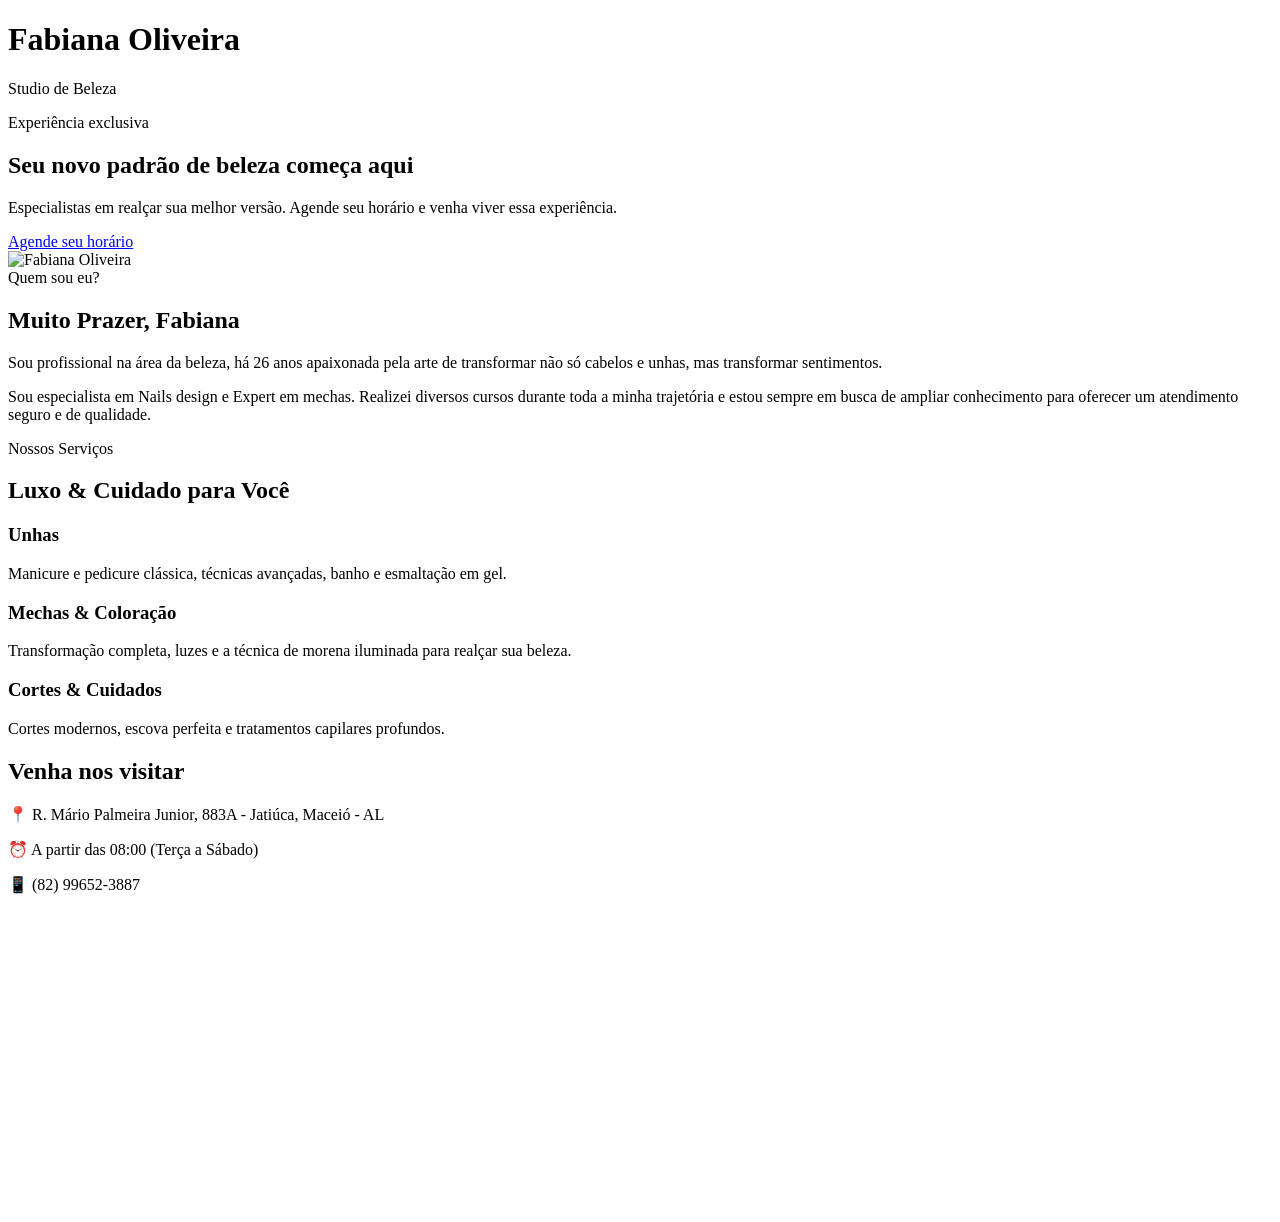
==== index.html @ 2a541a40 "Rename index - Copia.html to index.html" ====
<!DOCTYPE html>
<html lang="pt-BR">
<head>
    <meta charset="UTF-8">
    <meta name="viewport" content="width=device-width, initial-scale=1.0">
    <title>Fabiana Oliveira | Studio de Beleza</title>
    <link href="https://fonts.googleapis.com/css2?family=Cinzel:wght@400;600&family=Montserrat:wght@300;400&family=Pinyon+Script&display=swap" rel="stylesheet">
    <link rel="stylesheet" href="style.css">
</head>
<body>

    <header>
        <div class="logo">
            <h1>Fabiana Oliveira</h1>
            <p>Studio de Beleza</p>
        </div>
    </header>

    <section class="hero" style="background-image: url('fundo.png');">
        <div class="hero-overlay"></div>
        <div class="hero-conteudo">
            <span class="acento-script">Experiência exclusiva</span>
            <h2>Seu novo padrão de beleza começa aqui</h2>
            <p>Especialistas em realçar sua melhor versão. Agende seu horário e venha viver essa experiência.</p>
            <a href="https://api.whatsapp.com/send?phone=5582996523887" target="_blank" class="botao-whatsapp">
                Agende seu horário
            </a>
        </div>
    </section>

    <section class="sobre">
        <div class="sobre-container">
            <div class="sobre-imagem">
                <img src="perfil.png" alt="Fabiana Oliveira">
            </div>
            <div class="sobre-texto">
                <span class="acento-script-escuro">Quem sou eu?</span>
                <h2>Muito Prazer, Fabiana</h2>
                <p>Sou profissional na área da beleza, há 26 anos apaixonada pela arte de transformar não só cabelos e unhas, mas transformar sentimentos.</p>
                <p>Sou especialista em Nails design e Expert em mechas. Realizei diversos cursos durante toda a minha trajetória e estou sempre em busca de ampliar conhecimento para oferecer um atendimento seguro e de qualidade.</p>
            </div>
        </div>
    </section>

    <section class="servicos">
        <span class="acento-script-escuro">Nossos Serviços</span>
        <h2>Luxo & Cuidado para Você</h2>
        <div class="cards-container">
            <div class="card">
                <div class="card-img" style="background-image: url('unhas.png');"></div>
                <div class="card-texto">
                    <h3>Unhas</h3>
                    <p>Manicure e pedicure clássica, técnicas avançadas, banho e esmaltação em gel.</p>
                </div>
            </div>
            <div class="card">
                <div class="card-img" style="background-image: url('mechas.png');"></div>
                <div class="card-texto">
                    <h3>Mechas & Coloração</h3>
                    <p>Transformação completa, luzes e a técnica de morena iluminada para realçar sua beleza.</p>
                </div>
            </div>
            <div class="card">
                <div class="card-img" style="background-image: url('cortes.png');"></div>
                <div class="card-texto">
                    <h3>Cortes & Cuidados</h3>
                    <p>Cortes modernos, escova perfeita e tratamentos capilares profundos.</p>
                </div>
            </div>
        </div>
    </section>

    <footer class="contato">
        <div class="contato-info">
            <h2>Venha nos visitar</h2>
            <p>📍 R. Mário Palmeira Junior, 883A - Jatiúca, Maceió - AL</p>
            <p>⏰ A partir das 08:00 (Terça a Sábado)</p>
            <p>📱 (82) 99652-3887</p>
        </div>
        <div class="mapa">
            <iframe src="https://www.google.com/maps/embed?pb=!1m18!1m12!1m3!1d3933.287236599723!2d-35.7067866!3d-9.6568!2m3!1f0!2f0!3f0!3m2!1i1024!2i768!4f13.1!3m3!1m2!1s0x70145a55301826b%3A0xc3cf33379a0c7c80!2sR.%20M%C3%A1rio%20Palmeira%20Junior%2C%20883A%20-%20Jati%C3%BAca%2C%20Macei%C3%B3%20-%20AL%2C%2057036-655!5e0!3m2!1spt-BR!2sbr!4v1700000000000!5m2!1spt-BR!2sbr" width="100%" height="300" style="border:0;" allowfullscreen="" loading="lazy"></iframe>
        </div>
    </footer>
</body>
</html>
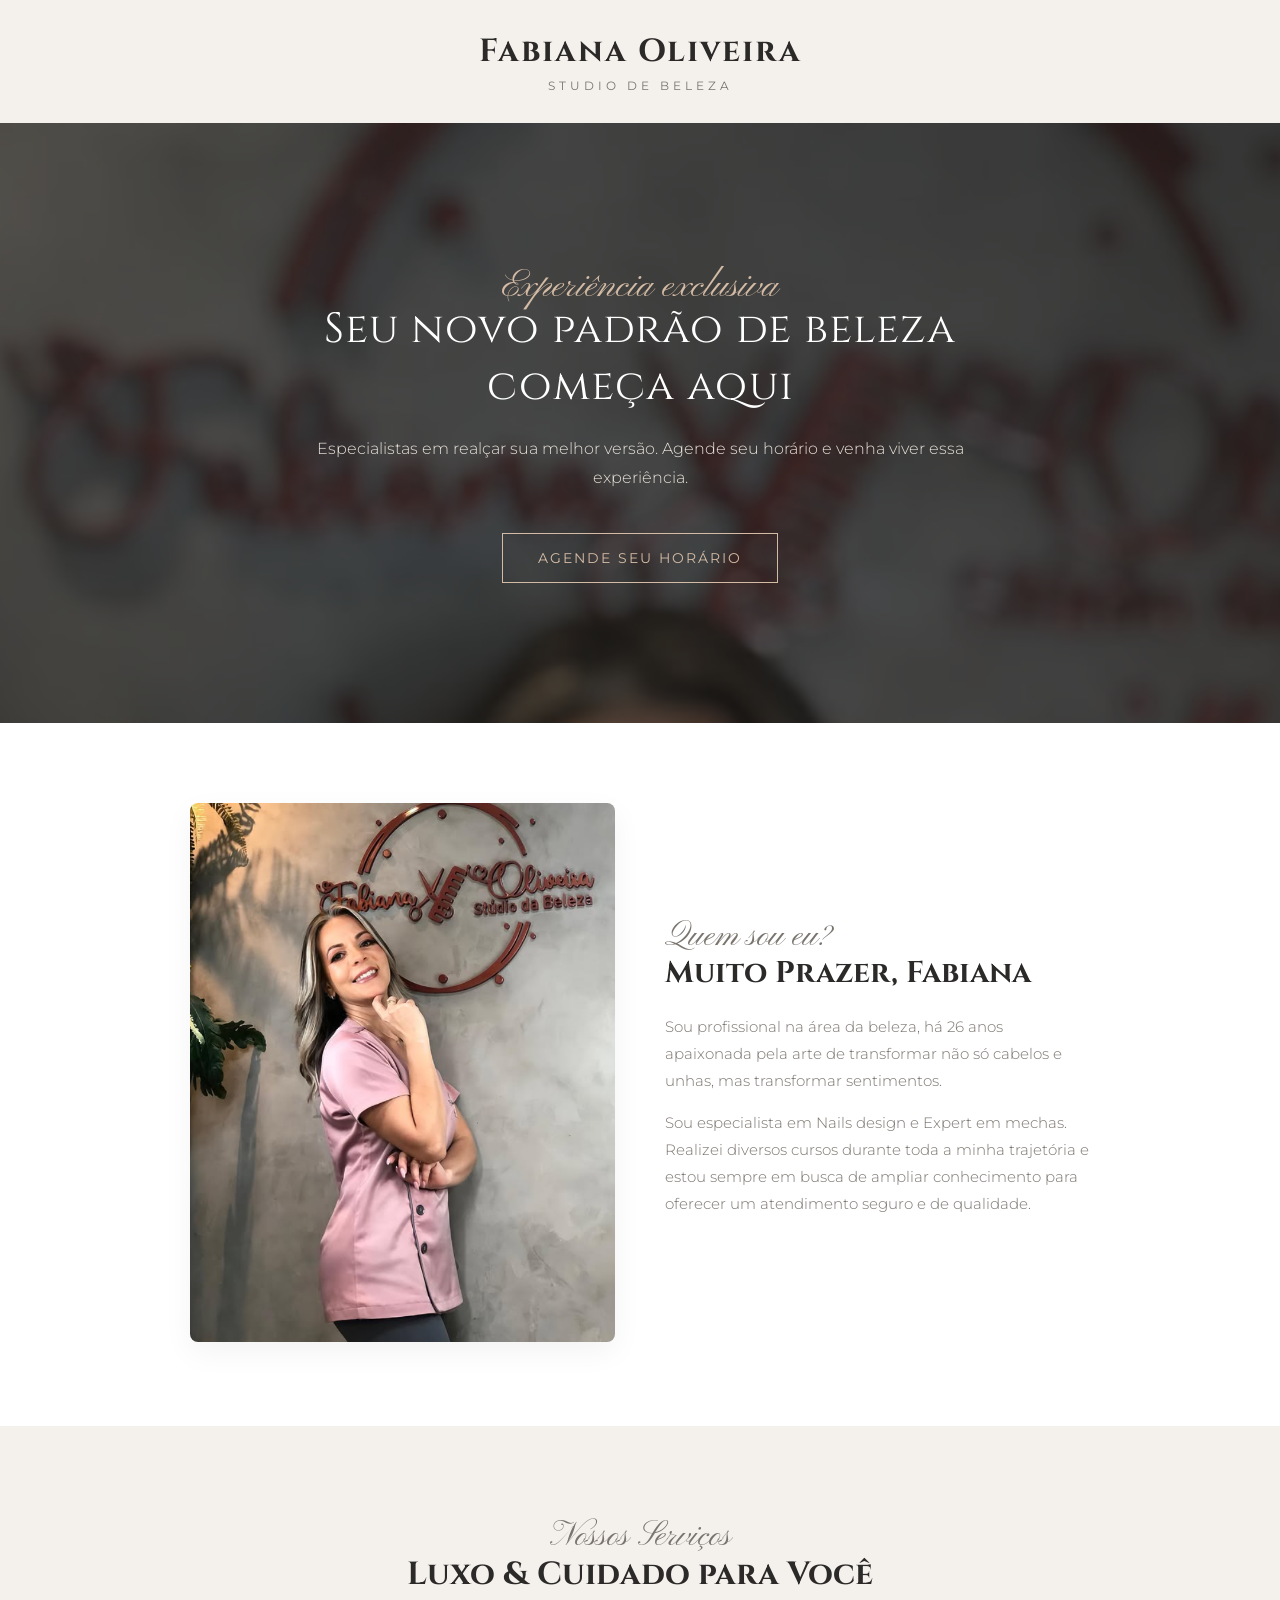
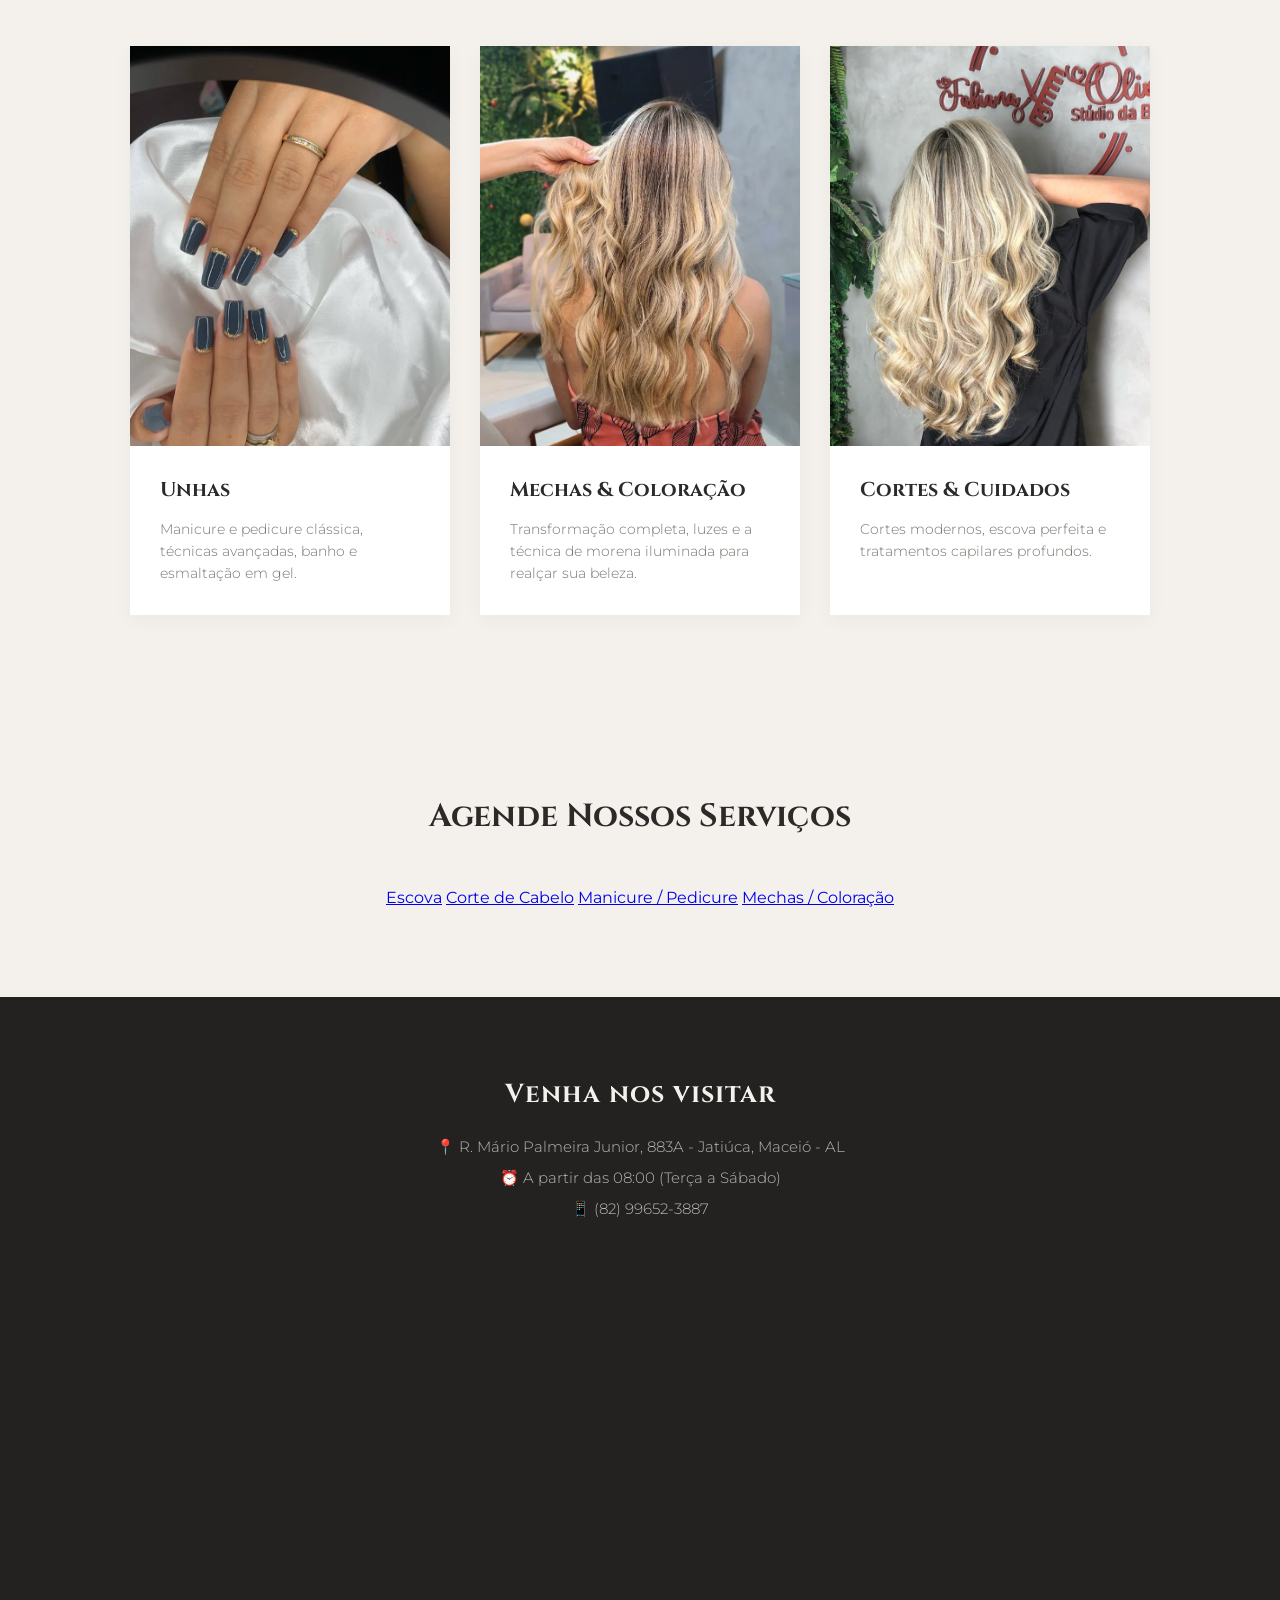
==== commit bd7932e8: "Add service scheduling section with WhatsApp links Added a new section for service scheduling with W" ====
--- a/index.html
+++ b/index.html
@@ -69,7 +69,15 @@
             </div>
         </div>
     </section>
-
+<section class="servicos" data-aos="fade-up">
+  <h2>Agende Nossos Serviços</h2>
+  <div class="botoes-servicos">
+    <a href="https://wa.me/5582996523887?text=Olá,%20gostaria%20de%20agendar%20uma%20Escova!" target="_blank" class="btn-zap">Escova</a>
+    <a href="https://wa.me/5582996523887?text=Olá,%20gostaria%20de%20agendar%20um%20Corte!" target="_blank" class="btn-zap">Corte de Cabelo</a>
+    <a href="https://wa.me/5582996523887?text=Olá,%20gostaria%20de%20agendar%20Fazer%20as%20Unhas!" target="_blank" class="btn-zap">Manicure / Pedicure</a>
+    <a href="https://wa.me/5582996523887?text=Olá,%20gostaria%20de%20agendar%20Mechas!" target="_blank" class="btn-zap">Mechas / Coloração</a>
+  </div>
+</section>
     <footer class="contato">
         <div class="contato-info">
             <h2>Venha nos visitar</h2>
--- a/style.css
+++ b/style.css
@@ -0,0 +1,233 @@
+* {
+    margin: 0;
+    padding: 0;
+    box-sizing: border-box;
+}
+
+body {
+    background-color: #F4F1ED; 
+    color: #2C2A29;
+    font-family: 'Montserrat', sans-serif; 
+}
+
+header {
+    background-color: #F4F1ED;
+    padding: 30px 20px;
+    text-align: center;
+}
+
+.logo h1 {
+    font-family: 'Cinzel', serif; 
+    color: #2C2A29;
+    font-size: 32px;
+    letter-spacing: 2px;
+}
+
+.logo p {
+    font-size: 12px;
+    text-transform: uppercase;
+    letter-spacing: 4px;
+    margin-top: 5px;
+    color: #7A746E;
+}
+
+/* Hero Section */
+.hero {
+    position: relative;
+    background-size: cover;
+    background-position: center top;
+    padding: 140px 20px;
+    text-align: center;
+    color: #FFFFFF;
+}
+
+.hero-overlay {
+    position: absolute;
+    top: 0; left: 0; right: 0; bottom: 0;
+    background-color: rgba(25, 24, 23, 0.70); 
+    z-index: 1;
+}
+
+.hero-conteudo {
+    position: relative;
+    z-index: 2;
+    max-width: 700px;
+    margin: 0 auto;
+}
+
+.acento-script {
+    font-family: 'Pinyon Script', cursive;
+    font-size: 38px;
+    color: #D4BBA5; 
+    display: block;
+    margin-bottom: -10px;
+}
+
+.hero h2 {
+    font-family: 'Cinzel', serif;
+    font-size: 42px;
+    font-weight: 400;
+    margin-bottom: 20px;
+    letter-spacing: 1px;
+}
+
+.hero p {
+    font-size: 16px;
+    font-weight: 300;
+    line-height: 1.8;
+    margin-bottom: 40px;
+    color: #E8E1D9;
+}
+
+.botao-whatsapp {
+    background-color: transparent;
+    color: #D4BBA5;
+    border: 1px solid #D4BBA5;
+    text-decoration: none;
+    padding: 15px 35px;
+    font-size: 14px;
+    letter-spacing: 2px;
+    text-transform: uppercase;
+    display: inline-block;
+    transition: 0.4s;
+}
+
+.botao-whatsapp:hover {
+    background-color: #D4BBA5;
+    color: #2C2A29;
+}
+
+/* Seção Sobre Mim */
+.sobre {
+    background-color: #FFFFFF;
+    padding: 80px 20px;
+}
+
+.sobre-container {
+    max-width: 900px;
+    margin: 0 auto;
+    display: flex;
+    align-items: center;
+    gap: 50px;
+    flex-wrap: wrap;
+}
+
+.sobre-imagem {
+    flex: 1;
+    min-width: 300px;
+}
+
+.sobre-imagem img {
+    width: 100%;
+    border-radius: 8px;
+    box-shadow: 0px 10px 30px rgba(0,0,0,0.05);
+}
+
+.sobre-texto {
+    flex: 1;
+    min-width: 300px;
+}
+
+.sobre-texto h2 {
+    font-family: 'Cinzel', serif;
+    font-size: 30px;
+    margin-bottom: 20px;
+    color: #2C2A29;
+}
+
+.sobre-texto p {
+    font-size: 15px;
+    color: #7A746E;
+    line-height: 1.8;
+    margin-bottom: 15px;
+    font-weight: 300;
+}
+
+/* Seção de Serviços */
+.servicos {
+    padding: 90px 20px;
+    text-align: center;
+}
+
+.acento-script-escuro {
+    font-family: 'Pinyon Script', cursive;
+    font-size: 34px;
+    color: #7A746E;
+    display: block;
+    margin-bottom: -5px;
+}
+
+.servicos h2 {
+    font-family: 'Cinzel', serif;
+    font-size: 32px;
+    color: #2C2A29;
+    margin-bottom: 50px;
+}
+
+.cards-container {
+    display: flex;
+    justify-content: center;
+    gap: 30px;
+    flex-wrap: wrap;
+    max-width: 1100px;
+    margin: 0 auto;
+}
+
+.card {
+    background-color: #FFFFFF;
+    width: 320px;
+    text-align: left;
+    box-shadow: 0px 5px 20px rgba(0,0,0,0.04);
+}
+
+.card-img {
+    height: 400px; 
+    background-size: cover;
+    background-position: center;
+}
+
+.card-texto {
+    padding: 30px;
+}
+
+.card h3 {
+    font-family: 'Cinzel', serif;
+    font-size: 20px;
+    margin-bottom: 15px;
+    color: #2C2A29;
+}
+
+.card p {
+    font-size: 14px;
+    color: #7A746E;
+    line-height: 1.6;
+    font-weight: 300;
+}
+
+/* Rodapé */
+.contato {
+    background-color: #232221;
+    color: #F4F1ED;
+    padding: 80px 20px 40px;
+    text-align: center;
+}
+
+.contato h2 {
+    font-family: 'Cinzel', serif;
+    margin-bottom: 25px;
+    font-size: 26px;
+    letter-spacing: 1px;
+}
+
+.contato-info p {
+    font-size: 15px;
+    font-weight: 300;
+    margin-bottom: 12px;
+    color: #BDB7B2;
+}
+
+.mapa {
+    max-width: 800px;
+    margin: 40px auto 0;
+    filter: grayscale(80%) contrast(1.2); 
+}
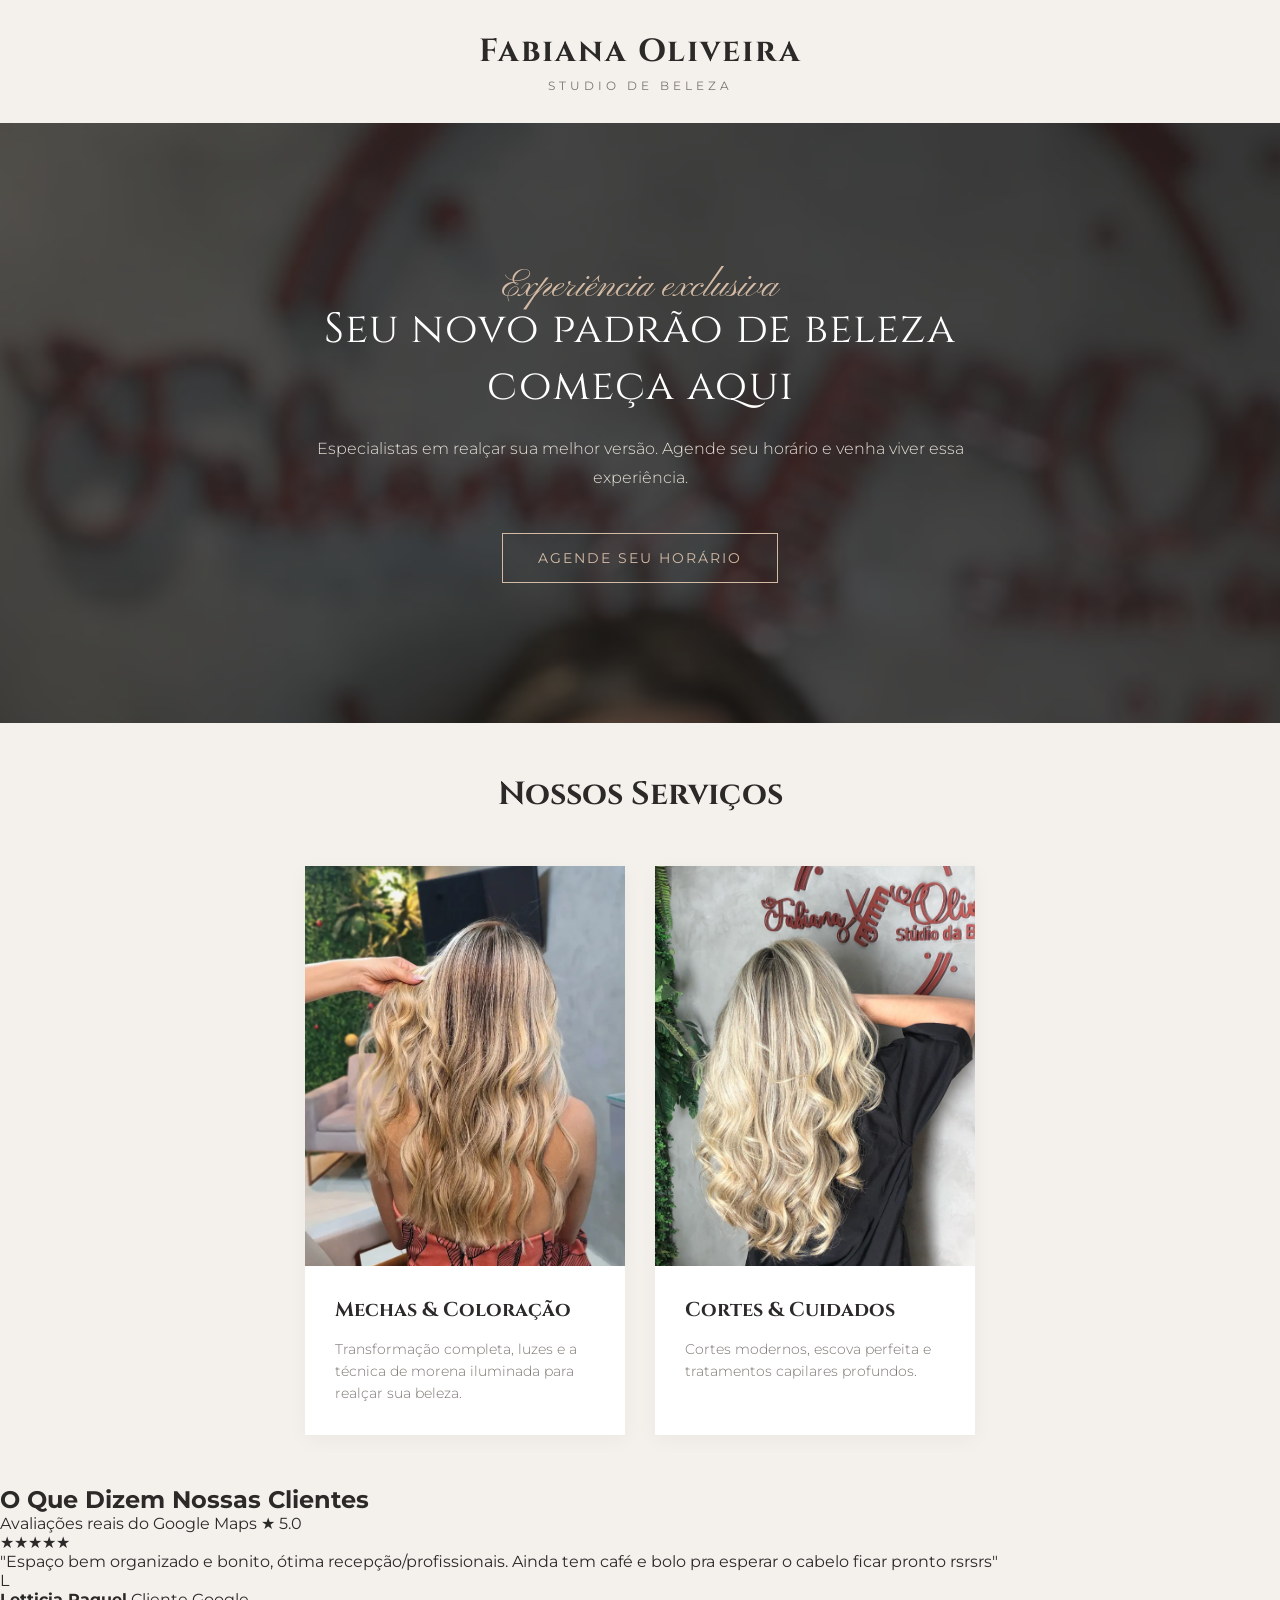
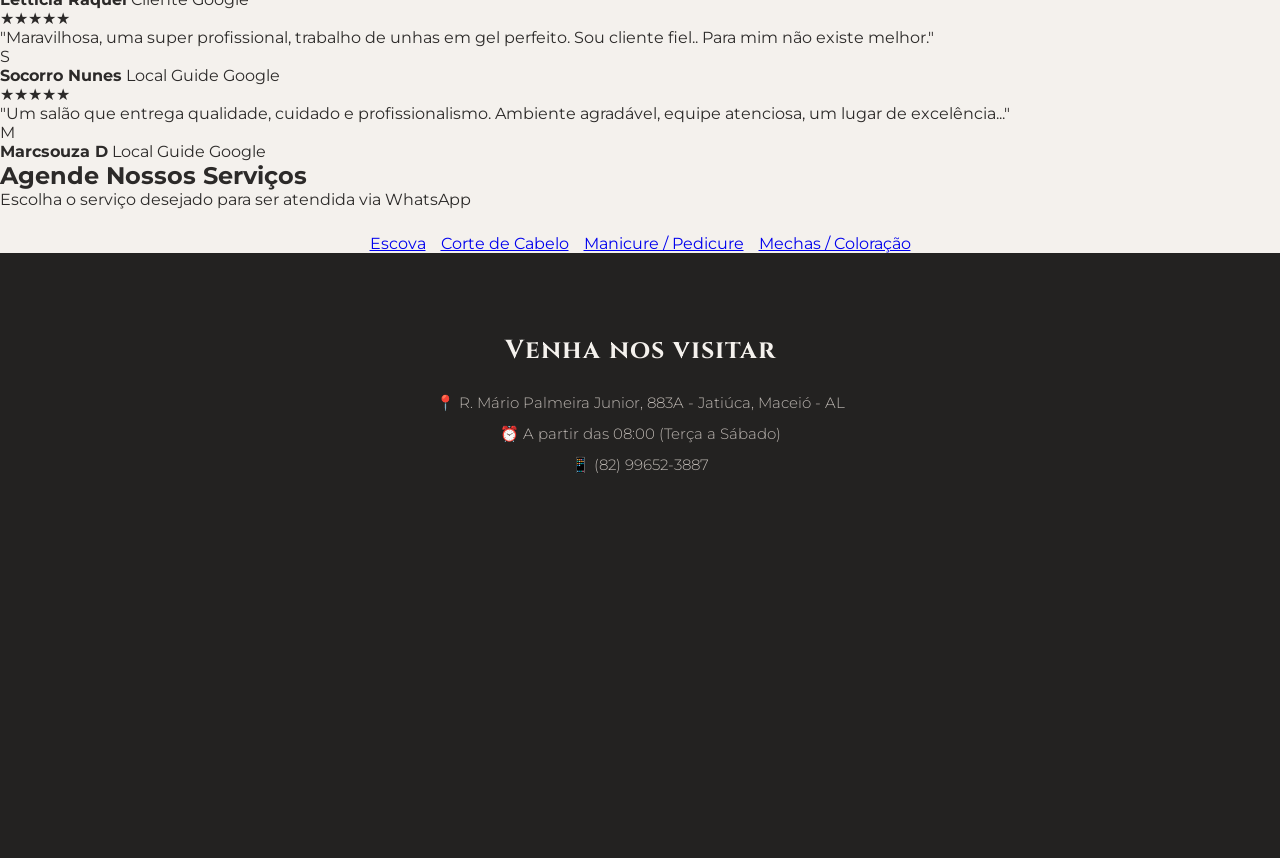
==== commit 90d4e97a: "Update index.html" ====
--- a/index.html
+++ b/index.html
@@ -1,93 +1,126 @@
 <!DOCTYPE html>
 <html lang="pt-BR">
 <head>
-    <meta charset="UTF-8">
-    <meta name="viewport" content="width=device-width, initial-scale=1.0">
-    <title>Fabiana Oliveira | Studio de Beleza</title>
-    <link href="https://fonts.googleapis.com/css2?family=Cinzel:wght@400;600&family=Montserrat:wght@300;400&family=Pinyon+Script&display=swap" rel="stylesheet">
-    <link rel="stylesheet" href="style.css">
+  <meta charset="UTF-8">
+  <meta name="viewport" content="width=device-width, initial-scale=1.0">
+  <title>Fabiana Oliveira | Estúdio de Beleza</title>
+  <link href="https://fonts.googleapis.com/css2?family=Cinzel:wght@400;600&family=Montserrat:wght@300;400;500;600&family=Pinyon+Script&display=swap" rel="stylesheet">
+  <link href="https://unpkg.com/aos@2.3.1/dist/aos.css" rel="stylesheet">
+  <link rel="stylesheet" href="style.css">
 </head>
 <body>
 
-    <header>
-        <div class="logo">
-            <h1>Fabiana Oliveira</h1>
-            <p>Studio de Beleza</p>
+  <header data-aos="fade-down">
+    <div class="logo">
+      <h1>Fabiana Oliveira</h1>
+      <p>Studio de Beleza</p>
+    </div>
+  </header>
+
+  <section class="hero" style="background-image: url('fundo.png');" data-aos="fade-in">
+    <div class="hero-overlay"></div>
+    <div class="hero-conteudo" data-aos="fade-up" data-aos-delay="200">
+      <span class="acento-script">Experiência exclusiva</span>
+      <h2>Seu novo padrão de beleza começa aqui</h2>
+      <p>Especialistas em realçar sua melhor versão. Agende seu horário e venha viver essa experiência.</p>
+      <a href="#agendamento" class="botao-whatsapp">Agende seu horário</a>
+    </div>
+  </section>
+
+  <section class="servicos">
+    <h2 data-aos="fade-up">Nossos Serviços</h2>
+    <div class="cards-container">
+      <div class="card" data-aos="fade-up" data-aos-delay="100">
+        <div class="card-img" style="background-image: url('mechas.png');"></div>
+        <div class="card-texto">
+          <h3>Mechas & Coloração</h3>
+          <p>Transformação completa, luzes e a técnica de morena iluminada para realçar sua beleza.</p>
         </div>
-    </header>
+      </div>
+      <div class="card" data-aos="fade-up" data-aos-delay="200">
+        <div class="card-img" style="background-image: url('cortes.png');"></div>
+        <div class="card-texto">
+          <h3>Cortes & Cuidados</h3>
+          <p>Cortes modernos, escova perfeita e tratamentos capilares profundos.</p>
+        </div>
+      </div>
+    </div>
+  </section>
 
-    <section class="hero" style="background-image: url('fundo.png');">
-        <div class="hero-overlay"></div>
-        <div class="hero-conteudo">
-            <span class="acento-script">Experiência exclusiva</span>
-            <h2>Seu novo padrão de beleza começa aqui</h2>
-            <p>Especialistas em realçar sua melhor versão. Agende seu horário e venha viver essa experiência.</p>
-            <a href="https://api.whatsapp.com/send?phone=5582996523887" target="_blank" class="botao-whatsapp">
-                Agende seu horário
-            </a>
+  <section class="avaliacoes" data-aos="fade-up">
+    <h2>O Que Dizem Nossas Clientes</h2>
+    <p class="subtitulo-avaliacoes">Avaliações reais do Google Maps ★ 5.0</p>
+
+    <div class="avaliacoes-grid">
+      <div class="avaliacao-card" data-aos="fade-up" data-aos-delay="100">
+        <div class="estrelas">★★★★★</div>
+        <p class="texto-depoimento">"Espaço bem organizado e bonito, ótima recepção/profissionais. Ainda tem café e bolo pra esperar o cabelo ficar pronto rsrsrs"</p>
+        <div class="autor">
+          <div class="avatar-inicial">L</div>
+          <div>
+            <strong>Letticia Raquel</strong>
+            <span>Cliente Google</span>
+          </div>
         </div>
-    </section>
+      </div>
 
-    <section class="sobre">
-        <div class="sobre-container">
-            <div class="sobre-imagem">
-                <img src="perfil.png" alt="Fabiana Oliveira">
-            </div>
-            <div class="sobre-texto">
-                <span class="acento-script-escuro">Quem sou eu?</span>
-                <h2>Muito Prazer, Fabiana</h2>
-                <p>Sou profissional na área da beleza, há 26 anos apaixonada pela arte de transformar não só cabelos e unhas, mas transformar sentimentos.</p>
-                <p>Sou especialista em Nails design e Expert em mechas. Realizei diversos cursos durante toda a minha trajetória e estou sempre em busca de ampliar conhecimento para oferecer um atendimento seguro e de qualidade.</p>
-            </div>
+      <div class="avaliacao-card" data-aos="fade-up" data-aos-delay="200">
+        <div class="estrelas">★★★★★</div>
+        <p class="texto-depoimento">"Maravilhosa, uma super profissional, trabalho de unhas em gel perfeito. Sou cliente fiel.. Para mim não existe melhor."</p>
+        <div class="autor">
+          <div class="avatar-inicial">S</div>
+          <div>
+            <strong>Socorro Nunes</strong>
+            <span>Local Guide Google</span>
+          </div>
         </div>
-    </section>
+      </div>
 
-    <section class="servicos">
-        <span class="acento-script-escuro">Nossos Serviços</span>
-        <h2>Luxo & Cuidado para Você</h2>
-        <div class="cards-container">
-            <div class="card">
-                <div class="card-img" style="background-image: url('unhas.png');"></div>
-                <div class="card-texto">
-                    <h3>Unhas</h3>
-                    <p>Manicure e pedicure clássica, técnicas avançadas, banho e esmaltação em gel.</p>
-                </div>
-            </div>
-            <div class="card">
-                <div class="card-img" style="background-image: url('mechas.png');"></div>
-                <div class="card-texto">
-                    <h3>Mechas & Coloração</h3>
-                    <p>Transformação completa, luzes e a técnica de morena iluminada para realçar sua beleza.</p>
-                </div>
-            </div>
-            <div class="card">
-                <div class="card-img" style="background-image: url('cortes.png');"></div>
-                <div class="card-texto">
-                    <h3>Cortes & Cuidados</h3>
-                    <p>Cortes modernos, escova perfeita e tratamentos capilares profundos.</p>
-                </div>
-            </div>
+      <div class="avaliacao-card" data-aos="fade-up" data-aos-delay="300">
+        <div class="estrelas">★★★★★</div>
+        <p class="texto-depoimento">"Um salão que entrega qualidade, cuidado e profissionalismo. Ambiente agradável, equipe atenciosa, um lugar de excelência..."</p>
+        <div class="autor">
+          <div class="avatar-inicial">M</div>
+          <div>
+            <strong>Marcsouza D</strong>
+            <span>Local Guide Google</span>
+          </div>
         </div>
-    </section>
-<section class="servicos" data-aos="fade-up">
-  <h2>Agende Nossos Serviços</h2>
-  <div class="botoes-servicos">
-    <a href="https://wa.me/5582996523887?text=Olá,%20gostaria%20de%20agendar%20uma%20Escova!" target="_blank" class="btn-zap">Escova</a>
-    <a href="https://wa.me/5582996523887?text=Olá,%20gostaria%20de%20agendar%20um%20Corte!" target="_blank" class="btn-zap">Corte de Cabelo</a>
-    <a href="https://wa.me/5582996523887?text=Olá,%20gostaria%20de%20agendar%20Fazer%20as%20Unhas!" target="_blank" class="btn-zap">Manicure / Pedicure</a>
-    <a href="https://wa.me/5582996523887?text=Olá,%20gostaria%20de%20agendar%20Mechas!" target="_blank" class="btn-zap">Mechas / Coloração</a>
-  </div>
-</section>
-    <footer class="contato">
-        <div class="contato-info">
-            <h2>Venha nos visitar</h2>
-            <p>📍 R. Mário Palmeira Junior, 883A - Jatiúca, Maceió - AL</p>
-            <p>⏰ A partir das 08:00 (Terça a Sábado)</p>
-            <p>📱 (82) 99652-3887</p>
-        </div>
-        <div class="mapa">
-            <iframe src="https://www.google.com/maps/embed?pb=!1m18!1m12!1m3!1d3933.287236599723!2d-35.7067866!3d-9.6568!2m3!1f0!2f0!3f0!3m2!1i1024!2i768!4f13.1!3m3!1m2!1s0x70145a55301826b%3A0xc3cf33379a0c7c80!2sR.%20M%C3%A1rio%20Palmeira%20Junior%2C%20883A%20-%20Jati%C3%BAca%2C%20Macei%C3%B3%20-%20AL%2C%2057036-655!5e0!3m2!1spt-BR!2sbr!4v1700000000000!5m2!1spt-BR!2sbr" width="100%" height="300" style="border:0;" allowfullscreen="" loading="lazy"></iframe>
-        </div>
-    </footer>
+      </div>
+    </div>
+  </section>
+
+  <section class="agendamento" id="agendamento" data-aos="fade-up">
+    <h2>Agende Nossos Serviços</h2>
+    <p class="subtitulo-agendamento">Escolha o serviço desejado para ser atendida via WhatsApp</p>
+    
+    <div class="botoes-servicos">
+      <a href="https://wa.me/5582996523887?text=Olá,%20gostaria%20de%20agendar%20uma%20Escova!" target="_blank" class="btn-luxo">Escova</a>
+      <a href="https://wa.me/5582996523887?text=Olá,%20gostaria%20de%20agendar%20um%20Corte!" target="_blank" class="btn-luxo">Corte de Cabelo</a>
+      <a href="https://wa.me/5582996523887?text=Olá,%20gostaria%20de%20agendar%20Fazer%20as%20Unhas!" target="_blank" class="btn-luxo">Manicure / Pedicure</a>
+      <a href="https://wa.me/5582996523887?text=Olá,%20gostaria%20de%20agendar%20Mechas!" target="_blank" class="btn-luxo">Mechas / Coloração</a>
+    </div>
+  </section>
+
+  <footer class="contato">
+    <div class="contato-info" data-aos="fade-up">
+      <h2>Venha nos visitar</h2>
+      <p>📍 R. Mário Palmeira Junior, 883A - Jatiúca, Maceió - AL</p>
+      <p>⏰ A partir das 08:00 (Terça a Sábado)</p>
+      <p>📱 (82) 99652-3887</p>
+    </div>
+    <div class="mapa" data-aos="fade-up">
+      <iframe src="https://www.google.com/maps/embed?pb=!1m18!1m12!1m3!1d3933.287236599723!2d-35.7067866!3d-9.6568!2m3!1f0!2f0!3f0!3m2!1i1024!2i768!4f13.1!3m3!1m2!1s0x701459a9e3d81b1%3A0x86bb72522e86a0!2sR.%20M%C3%A1rio%20Palmeira%20Junior%2C%20883A%20-%20Jati%C3%BAca%2C%20Macei%C3%B3%20-%20AL!5e0!3m2!1spt-BR!2sbr!4v1600000000000!5m2!1spt-BR!2sbr" width="100%" height="300" style="border:0;" allowfullscreen="" loading="lazy"></iframe>
+    </div>
+  </footer>
+
+  <script src="https://unpkg.com/aos@2.3.1/dist/aos.js"></script>
+  <script>
+    AOS.init({
+      duration: 1200,
+      once: true,
+      easing: 'ease-out-cubic'
+    });
+  </script>
 </body>
 </html>
--- a/style.css
+++ b/style.css
@@ -231,3 +231,20 @@
     margin: 40px auto 0;
     filter: grayscale(80%) contrast(1.2); 
 }
+.servicos { text-align: center; padding: 50px 20px; }
+.botoes-servicos { display: flex; flex-wrap: wrap; gap: 15px; justify-content: center; margin-top: 25px; }
+.btn-zap { 
+  background-color: #25D366; 
+  color: white; 
+  padding: 15px 30px; 
+  text-decoration: none; 
+  border-radius: 30px; 
+  font-family: 'Montserrat', sans-serif;
+  font-weight: bold; 
+  transition: all 0.3s ease; 
+}
+.btn-zap:hover { 
+  background-color: #128C7E; 
+  transform: translateY(-5px); 
+  box-shadow: 0 5px 15px rgba(0,0,0,0.2);
+}
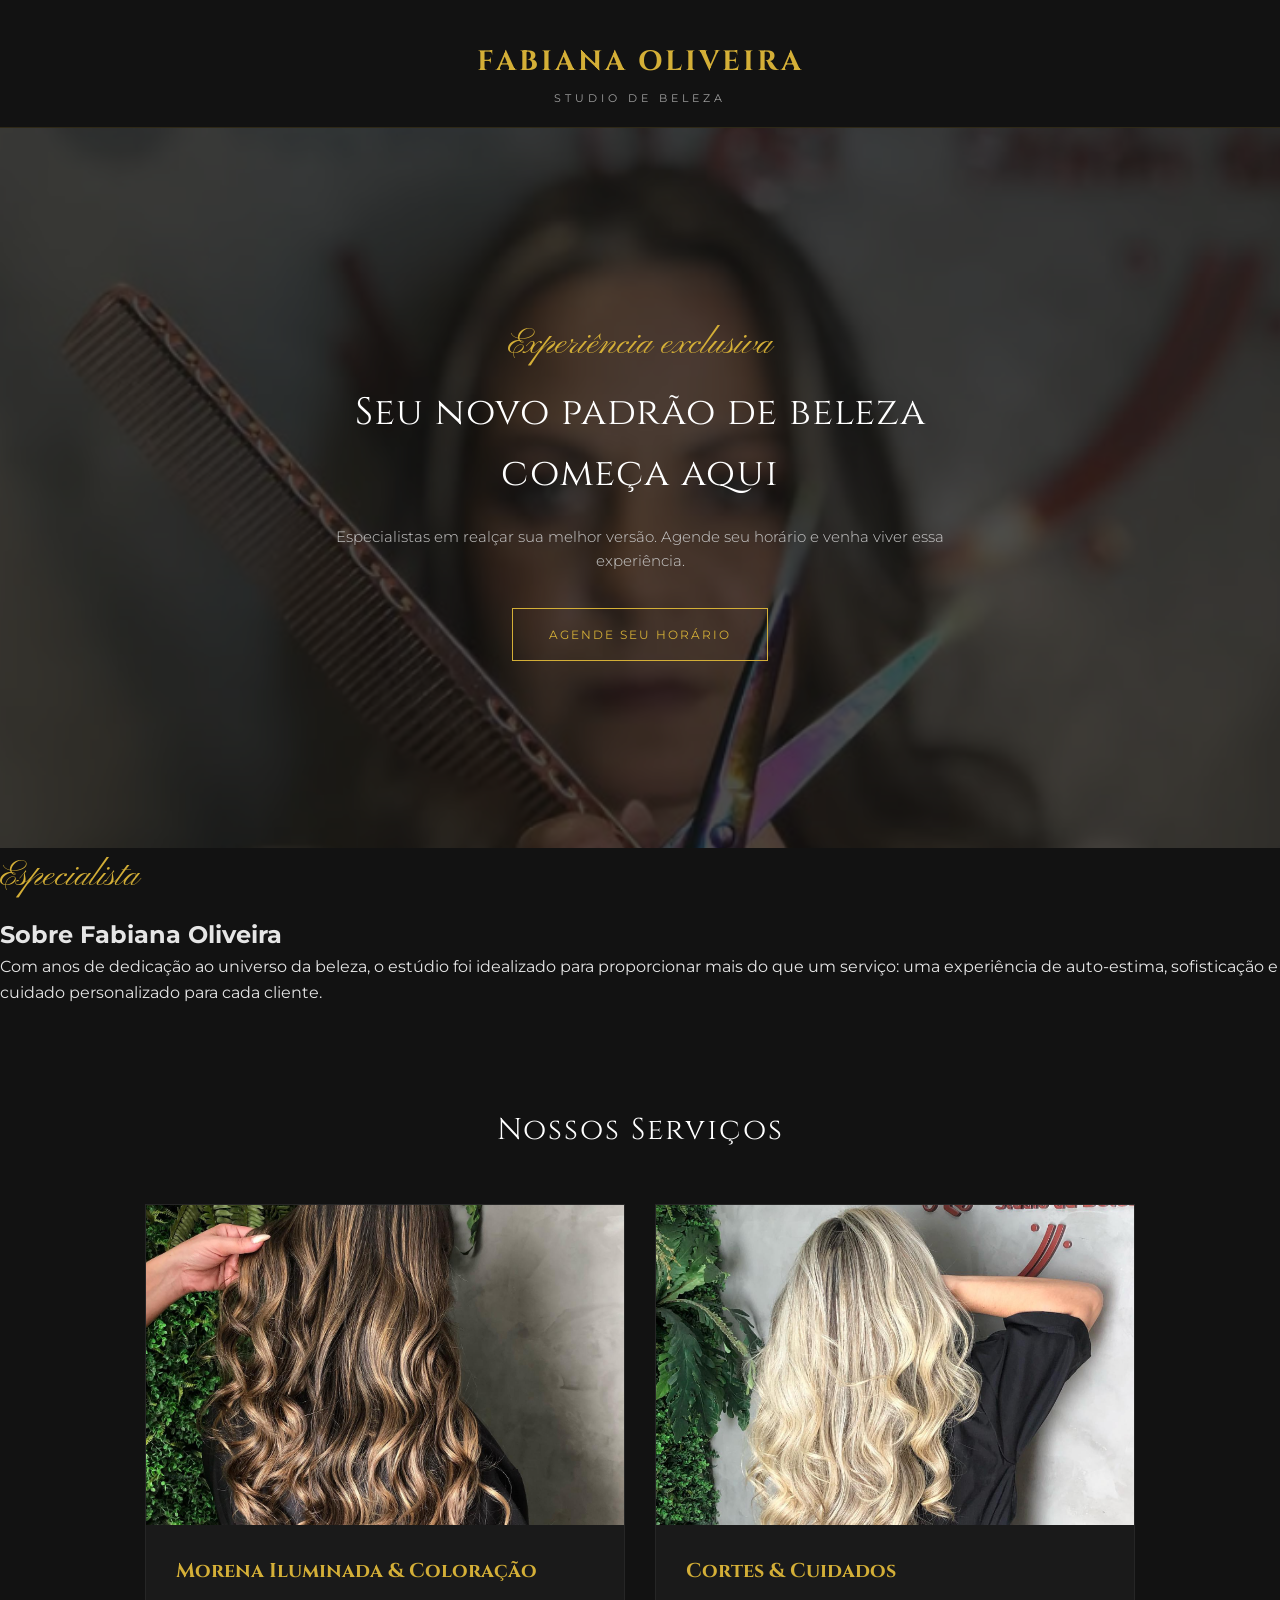
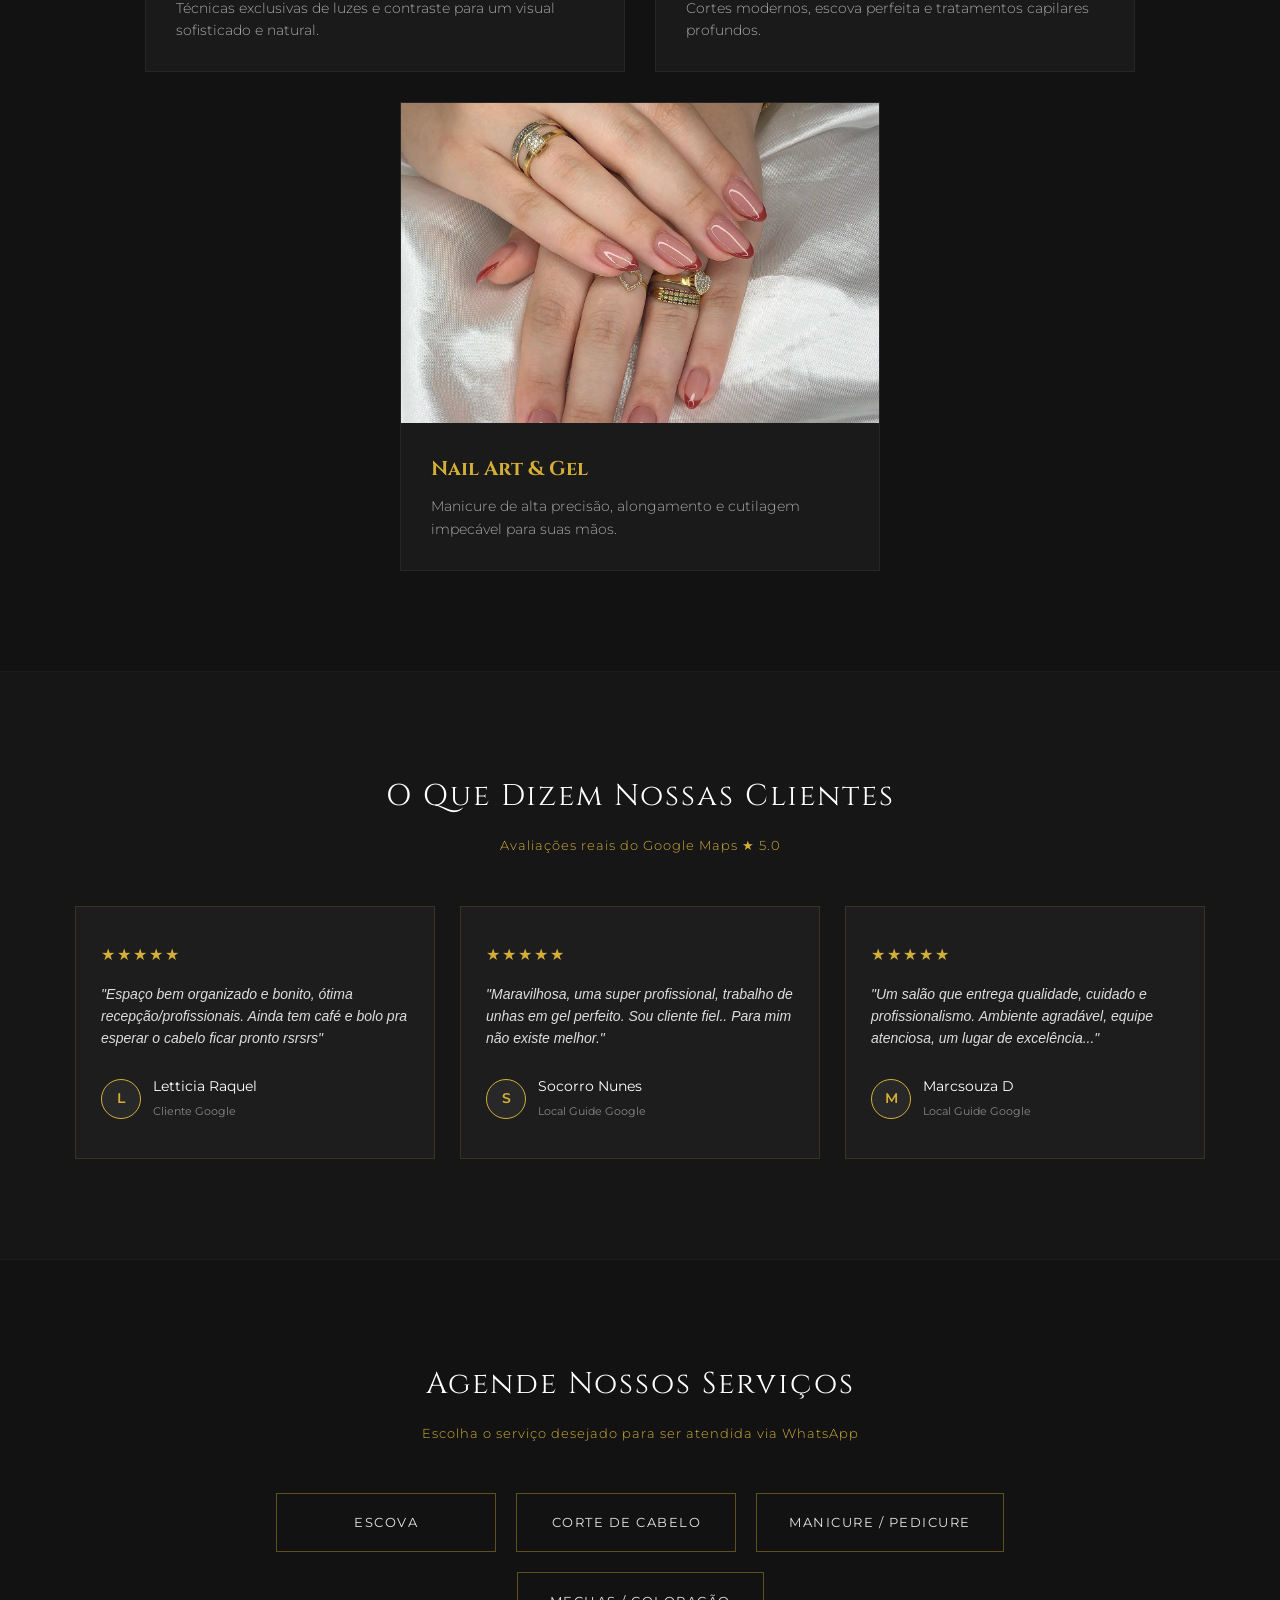
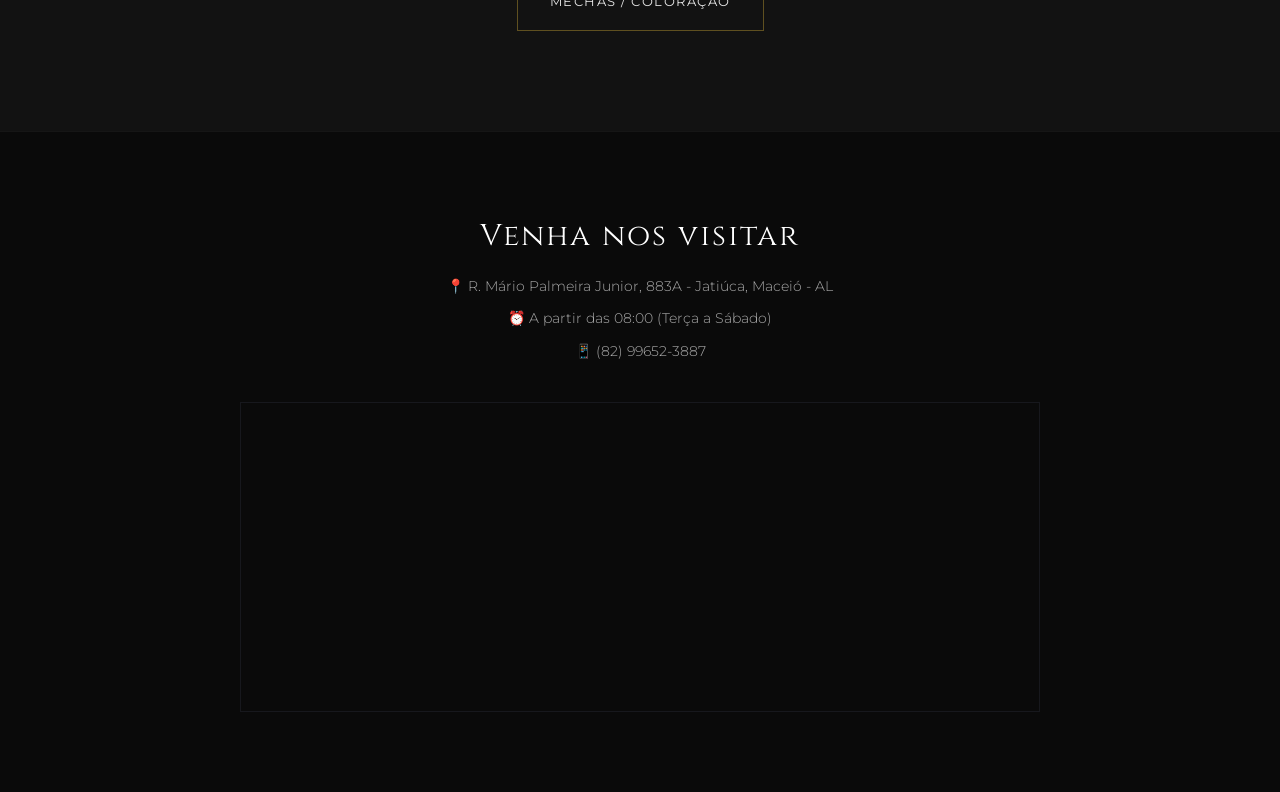
==== commit 4c370c72: "Update index.html" ====
--- a/index.html
+++ b/index.html
@@ -27,14 +27,26 @@
     </div>
   </section>
 
+  <!-- Seção Quem Sou Eu -->
+  <section class="sobre" data-aos="fade-up">
+    <div class="sobre-container">
+      <div class="sobre-texto">
+        <span class="acento-script">Especialista</span>
+        <h2>Sobre Fabiana Oliveira</h2>
+        <p>Com anos de dedicação ao universo da beleza, o estúdio foi idealizado para proporcionar mais do que um serviço: uma experiência de auto-estima, sofisticação e cuidado personalizado para cada cliente.</p>
+      </div>
+    </div>
+  </section>
+
+  <!-- Serviços -->
   <section class="servicos">
     <h2 data-aos="fade-up">Nossos Serviços</h2>
     <div class="cards-container">
       <div class="card" data-aos="fade-up" data-aos-delay="100">
-        <div class="card-img" style="background-image: url('mechas.png');"></div>
+        <div class="card-img" style="background-image: url('655280098_18142889089431325_6473554008099176383_n.jpg');"></div>
         <div class="card-texto">
-          <h3>Mechas & Coloração</h3>
-          <p>Transformação completa, luzes e a técnica de morena iluminada para realçar sua beleza.</p>
+          <h3>Morena Iluminada & Coloração</h3>
+          <p>Técnicas exclusivas de luzes e contraste para um visual sofisticado e natural.</p>
         </div>
       </div>
       <div class="card" data-aos="fade-up" data-aos-delay="200">
@@ -44,9 +56,17 @@
           <p>Cortes modernos, escova perfeita e tratamentos capilares profundos.</p>
         </div>
       </div>
+      <div class="card" data-aos="fade-up" data-aos-delay="300">
+        <div class="card-img" style="background-image: url('645809487_18008036393842098_1734167477535145301_n.jpg');"></div>
+        <div class="card-texto">
+          <h3>Nail Art & Gel</h3>
+          <p>Manicure de alta precisão, alongamento e cutilagem impecável para suas mãos.</p>
+        </div>
+      </div>
     </div>
   </section>
 
+  <!-- Avaliações Google -->
   <section class="avaliacoes" data-aos="fade-up">
     <h2>O Que Dizem Nossas Clientes</h2>
     <p class="subtitulo-avaliacoes">Avaliações reais do Google Maps ★ 5.0</p>
@@ -90,6 +110,7 @@
     </div>
   </section>
 
+  <!-- Agendamento -->
   <section class="agendamento" id="agendamento" data-aos="fade-up">
     <h2>Agende Nossos Serviços</h2>
     <p class="subtitulo-agendamento">Escolha o serviço desejado para ser atendida via WhatsApp</p>
@@ -116,11 +137,7 @@
 
   <script src="https://unpkg.com/aos@2.3.1/dist/aos.js"></script>
   <script>
-    AOS.init({
-      duration: 1200,
-      once: true,
-      easing: 'ease-out-cubic'
-    });
+    AOS.init({ duration: 1200, once: true, easing: 'ease-out-cubic' });
   </script>
 </body>
 </html>
--- a/style.css
+++ b/style.css
@@ -1,250 +1,340 @@
 * {
-    margin: 0;
-    padding: 0;
-    box-sizing: border-box;
+  margin: 0;
+  padding: 0;
+  box-sizing: border-box;
 }
 
 body {
-    background-color: #F4F1ED; 
-    color: #2C2A29;
-    font-family: 'Montserrat', sans-serif; 
-}
-
+  background-color: #121212;
+  color: #E5E5E5;
+  font-family: 'Montserrat', sans-serif;
+  overflow-x: hidden;
+  line-height: 1.6;
+}
+
+/* Header */
 header {
-    background-color: #F4F1ED;
-    padding: 30px 20px;
-    text-align: center;
-}
-
-.logo h1 {
-    font-family: 'Cinzel', serif; 
-    color: #2C2A29;
-    font-size: 32px;
-    letter-spacing: 2px;
-}
-
-.logo p {
-    font-size: 12px;
-    text-transform: uppercase;
-    letter-spacing: 4px;
-    margin-top: 5px;
-    color: #7A746E;
+  text-align: center;
+  padding: 40px 20px 20px 20px;
+  background-color: #121212;
+  border-bottom: 1px solid rgba(212, 175, 55, 0.15);
+}
+
+header h1 {
+  font-family: 'Cinzel', serif;
+  font-size: 28px;
+  letter-spacing: 3px;
+  color: #D4AF37;
+  text-transform: uppercase;
+}
+
+header p {
+  font-size: 11px;
+  letter-spacing: 4px;
+  text-transform: uppercase;
+  color: #A0A0A0;
+  margin-top: 5px;
 }
 
 /* Hero Section */
 .hero {
-    position: relative;
-    background-size: cover;
-    background-position: center top;
-    padding: 140px 20px;
-    text-align: center;
-    color: #FFFFFF;
+  position: relative;
+  min-height: 80vh;
+  background-size: cover;
+  background-position: center;
+  display: flex;
+  align-items: center;
+  justify-content: center;
+  text-align: center;
+  padding: 60px 20px;
 }
 
 .hero-overlay {
-    position: absolute;
-    top: 0; left: 0; right: 0; bottom: 0;
-    background-color: rgba(25, 24, 23, 0.70); 
-    z-index: 1;
+  position: absolute;
+  top: 0;
+  left: 0;
+  width: 100%;
+  height: 100%;
+  background: rgba(18, 18, 18, 0.75);
 }
 
 .hero-conteudo {
-    position: relative;
-    z-index: 2;
-    max-width: 700px;
-    margin: 0 auto;
+  position: relative;
+  z-index: 2;
+  max-width: 700px;
 }
 
 .acento-script {
-    font-family: 'Pinyon Script', cursive;
-    font-size: 38px;
-    color: #D4BBA5; 
-    display: block;
-    margin-bottom: -10px;
+  font-family: 'Pinyon Script', cursive;
+  font-size: 36px;
+  color: #D4AF37;
+  display: block;
+  margin-bottom: 10px;
 }
 
 .hero h2 {
-    font-family: 'Cinzel', serif;
-    font-size: 42px;
-    font-weight: 400;
-    margin-bottom: 20px;
-    letter-spacing: 1px;
+  font-family: 'Cinzel', serif;
+  font-size: 38px;
+  color: #FFFFFF;
+  margin-bottom: 20px;
+  font-weight: 400;
+  letter-spacing: 1px;
 }
 
 .hero p {
-    font-size: 16px;
-    font-weight: 300;
-    line-height: 1.8;
-    margin-bottom: 40px;
-    color: #E8E1D9;
+  font-size: 15px;
+  color: #CCCCCC;
+  margin-bottom: 35px;
+  font-weight: 300;
 }
 
 .botao-whatsapp {
-    background-color: transparent;
-    color: #D4BBA5;
-    border: 1px solid #D4BBA5;
-    text-decoration: none;
-    padding: 15px 35px;
-    font-size: 14px;
-    letter-spacing: 2px;
-    text-transform: uppercase;
-    display: inline-block;
-    transition: 0.4s;
+  display: inline-block;
+  padding: 16px 36px;
+  border: 1px solid #D4AF37;
+  color: #D4AF37;
+  text-decoration: none;
+  font-size: 12px;
+  letter-spacing: 2px;
+  text-transform: uppercase;
+  transition: all 0.4s ease;
+  background: transparent;
 }
 
 .botao-whatsapp:hover {
-    background-color: #D4BBA5;
-    color: #2C2A29;
-}
-
-/* Seção Sobre Mim */
-.sobre {
-    background-color: #FFFFFF;
-    padding: 80px 20px;
-}
-
-.sobre-container {
-    max-width: 900px;
-    margin: 0 auto;
-    display: flex;
-    align-items: center;
-    gap: 50px;
-    flex-wrap: wrap;
-}
-
-.sobre-imagem {
-    flex: 1;
-    min-width: 300px;
-}
-
-.sobre-imagem img {
-    width: 100%;
-    border-radius: 8px;
-    box-shadow: 0px 10px 30px rgba(0,0,0,0.05);
-}
-
-.sobre-texto {
-    flex: 1;
-    min-width: 300px;
-}
-
-.sobre-texto h2 {
-    font-family: 'Cinzel', serif;
-    font-size: 30px;
-    margin-bottom: 20px;
-    color: #2C2A29;
-}
-
-.sobre-texto p {
-    font-size: 15px;
-    color: #7A746E;
-    line-height: 1.8;
-    margin-bottom: 15px;
-    font-weight: 300;
-}
-
-/* Seção de Serviços */
+  background: #D4AF37;
+  color: #121212;
+  box-shadow: 0 0 20px rgba(212, 175, 55, 0.3);
+}
+
+/* Serviços */
 .servicos {
-    padding: 90px 20px;
-    text-align: center;
-}
-
-.acento-script-escuro {
-    font-family: 'Pinyon Script', cursive;
-    font-size: 34px;
-    color: #7A746E;
-    display: block;
-    margin-bottom: -5px;
-}
-
-.servicos h2 {
-    font-family: 'Cinzel', serif;
-    font-size: 32px;
-    color: #2C2A29;
-    margin-bottom: 50px;
+  padding: 100px 20px;
+  max-width: 1100px;
+  margin: 0 auto;
+  text-align: center;
+}
+
+.servicos h2, .avaliacoes h2, .agendamento h2, .contato-info h2 {
+  font-family: 'Cinzel', serif;
+  font-size: 30px;
+  color: #FFFFFF;
+  letter-spacing: 2px;
+  margin-bottom: 15px;
+  font-weight: 400;
 }
 
 .cards-container {
-    display: flex;
-    justify-content: center;
-    gap: 30px;
-    flex-wrap: wrap;
-    max-width: 1100px;
-    margin: 0 auto;
+  display: flex;
+  gap: 30px;
+  justify-content: center;
+  flex-wrap: wrap;
+  margin-top: 50px;
 }
 
 .card {
-    background-color: #FFFFFF;
-    width: 320px;
-    text-align: left;
-    box-shadow: 0px 5px 20px rgba(0,0,0,0.04);
+  background: #1A1A1A;
+  border: 1px solid rgba(255, 255, 255, 0.05);
+  width: 100%;
+  max-width: 480px;
+  overflow: hidden;
+  transition: transform 0.5s ease, border-color 0.5s ease;
+}
+
+.card:hover {
+  transform: translateY(-8px);
+  border-color: rgba(212, 175, 55, 0.4);
 }
 
 .card-img {
-    height: 400px; 
-    background-size: cover;
-    background-position: center;
+  height: 320px;
+  background-size: cover;
+  background-position: center;
+  transition: transform 0.7s ease;
+}
+
+.card:hover .card-img {
+  transform: scale(1.06);
 }
 
 .card-texto {
-    padding: 30px;
-}
-
-.card h3 {
-    font-family: 'Cinzel', serif;
-    font-size: 20px;
-    margin-bottom: 15px;
-    color: #2C2A29;
-}
-
-.card p {
-    font-size: 14px;
-    color: #7A746E;
-    line-height: 1.6;
-    font-weight: 300;
-}
-
-/* Rodapé */
+  padding: 30px;
+  text-align: left;
+}
+
+.card-texto h3 {
+  font-family: 'Cinzel', serif;
+  color: #D4AF37;
+  font-size: 20px;
+  margin-bottom: 10px;
+}
+
+.card-texto p {
+  color: #AAAAAA;
+  font-size: 14px;
+  font-weight: 300;
+}
+
+/* Avaliações (Google Social Proof) */
+.avaliacoes {
+  background: #161616;
+  padding: 100px 20px;
+  text-align: center;
+  border-top: 1px solid rgba(255, 255, 255, 0.03);
+  border-bottom: 1px solid rgba(255, 255, 255, 0.03);
+}
+
+.subtitulo-avaliacoes, .subtitulo-agendamento {
+  font-size: 13px;
+  color: #D4AF37;
+  letter-spacing: 1px;
+  margin-bottom: 50px;
+  font-weight: 300;
+}
+
+.avaliacoes-grid {
+  display: flex;
+  gap: 25px;
+  justify-content: center;
+  flex-wrap: wrap;
+  max-width: 1200px;
+  margin: 0 auto;
+}
+
+.avaliacao-card {
+  background: #1D1D1D;
+  border: 1px solid rgba(212, 175, 55, 0.15);
+  padding: 35px 25px;
+  width: 100%;
+  max-width: 360px;
+  text-align: left;
+  display: flex;
+  flex-direction: column;
+  justify-content: space-between;
+  transition: all 0.4s ease;
+}
+
+.avaliacao-card:hover {
+  transform: translateY(-5px);
+  border-color: rgba(212, 175, 55, 0.5);
+  box-shadow: 0 10px 30px rgba(0, 0, 0, 0.5);
+}
+
+.estrelas {
+  color: #D4AF37;
+  font-size: 16px;
+  margin-bottom: 15px;
+  letter-spacing: 2px;
+}
+
+.texto-depoimento {
+  font-size: 14px;
+  color: #DDDDDD;
+  font-style: italic;
+  font-weight: 300;
+  margin-bottom: 25px;
+}
+
+.autor {
+  display: flex;
+  align-items: center;
+  gap: 12px;
+}
+
+.avatar-inicial {
+  width: 40px;
+  height: 40px;
+  background: #282828;
+  border: 1px solid #D4AF37;
+  color: #D4AF37;
+  border-radius: 50%;
+  display: flex;
+  align-items: center;
+  justify-content: center;
+  font-weight: 600;
+  font-size: 14px;
+}
+
+.autor strong {
+  display: block;
+  color: #FFFFFF;
+  font-size: 14px;
+  font-weight: 400;
+}
+
+.autor span {
+  font-size: 11px;
+  color: #888888;
+}
+
+/* Agendamento & Botões Luxo */
+.agendamento {
+  padding: 100px 20px;
+  text-align: center;
+  max-width: 900px;
+  margin: 0 auto;
+}
+
+.botoes-servicos {
+  display: flex;
+  flex-wrap: wrap;
+  gap: 20px;
+  justify-content: center;
+  margin-top: 30px;
+}
+
+.btn-luxo {
+  background: transparent;
+  color: #E5E5E5;
+  border: 1px solid rgba(212, 175, 55, 0.4);
+  padding: 18px 32px;
+  text-decoration: none;
+  font-size: 13px;
+  letter-spacing: 1.5px;
+  text-transform: uppercase;
+  transition: all 0.4s ease;
+  min-width: 220px;
+  display: inline-block;
+}
+
+.btn-luxo:hover {
+  background: rgba(212, 175, 55, 0.1);
+  border-color: #D4AF37;
+  color: #FFFFFF;
+  transform: translateY(-3px);
+  box-shadow: 0 5px 15px rgba(212, 175, 55, 0.15);
+}
+
+/* Footer / Contato */
 .contato {
-    background-color: #232221;
-    color: #F4F1ED;
-    padding: 80px 20px 40px;
-    text-align: center;
-}
-
-.contato h2 {
-    font-family: 'Cinzel', serif;
-    margin-bottom: 25px;
-    font-size: 26px;
-    letter-spacing: 1px;
+  background: #0A0A0A;
+  padding: 80px 20px;
+  text-align: center;
+  border-top: 1px solid rgba(255, 255, 255, 0.05);
 }
 
 .contato-info p {
-    font-size: 15px;
-    font-weight: 300;
-    margin-bottom: 12px;
-    color: #BDB7B2;
+  color: #AAAAAA;
+  font-size: 14px;
+  margin-bottom: 10px;
+  font-weight: 300;
 }
 
 .mapa {
-    max-width: 800px;
-    margin: 40px auto 0;
-    filter: grayscale(80%) contrast(1.2); 
-}
-.servicos { text-align: center; padding: 50px 20px; }
-.botoes-servicos { display: flex; flex-wrap: wrap; gap: 15px; justify-content: center; margin-top: 25px; }
-.btn-zap { 
-  background-color: #25D366; 
-  color: white; 
-  padding: 15px 30px; 
-  text-decoration: none; 
-  border-radius: 30px; 
-  font-family: 'Montserrat', sans-serif;
-  font-weight: bold; 
-  transition: all 0.3s ease; 
-}
-.btn-zap:hover { 
-  background-color: #128C7E; 
-  transform: translateY(-5px); 
-  box-shadow: 0 5px 15px rgba(0,0,0,0.2);
-}
+  max-width: 800px;
+  margin: 40px auto 0 auto;
+  border: 1px solid rgba(212, 175, 55, 0.2);
+  filter: grayscale(80%) invert(90%) contrast(1.2);
+  transition: filter 0.5s ease;
+}
+
+.mapa:hover {
+  filter: grayscale(0%) invert(0%) contrast(1);
+}
+
+/* Responsividade Mobile */
+@media (max-width: 768px) {
+  .hero h2 { font-size: 28px; }
+  .acento-script { font-size: 28px; }
+  .btn-luxo { width: 100%; }
+}
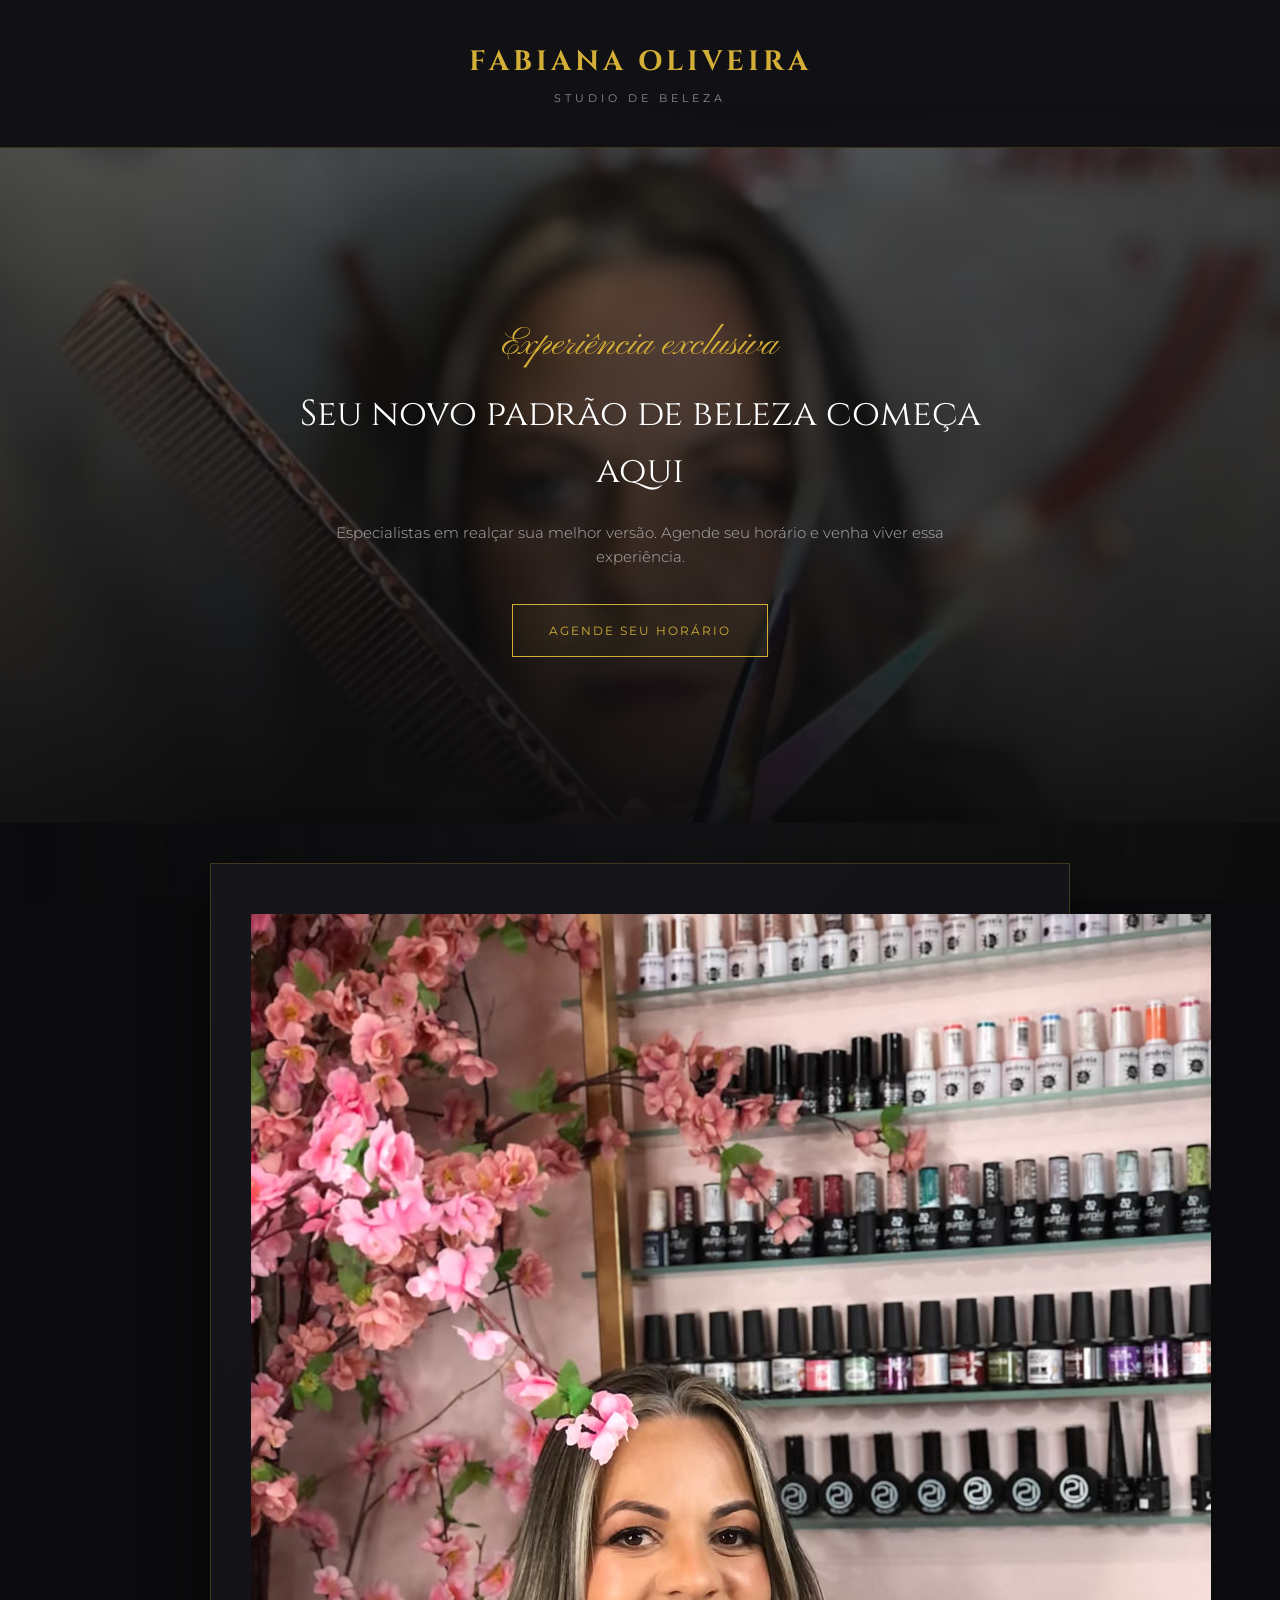
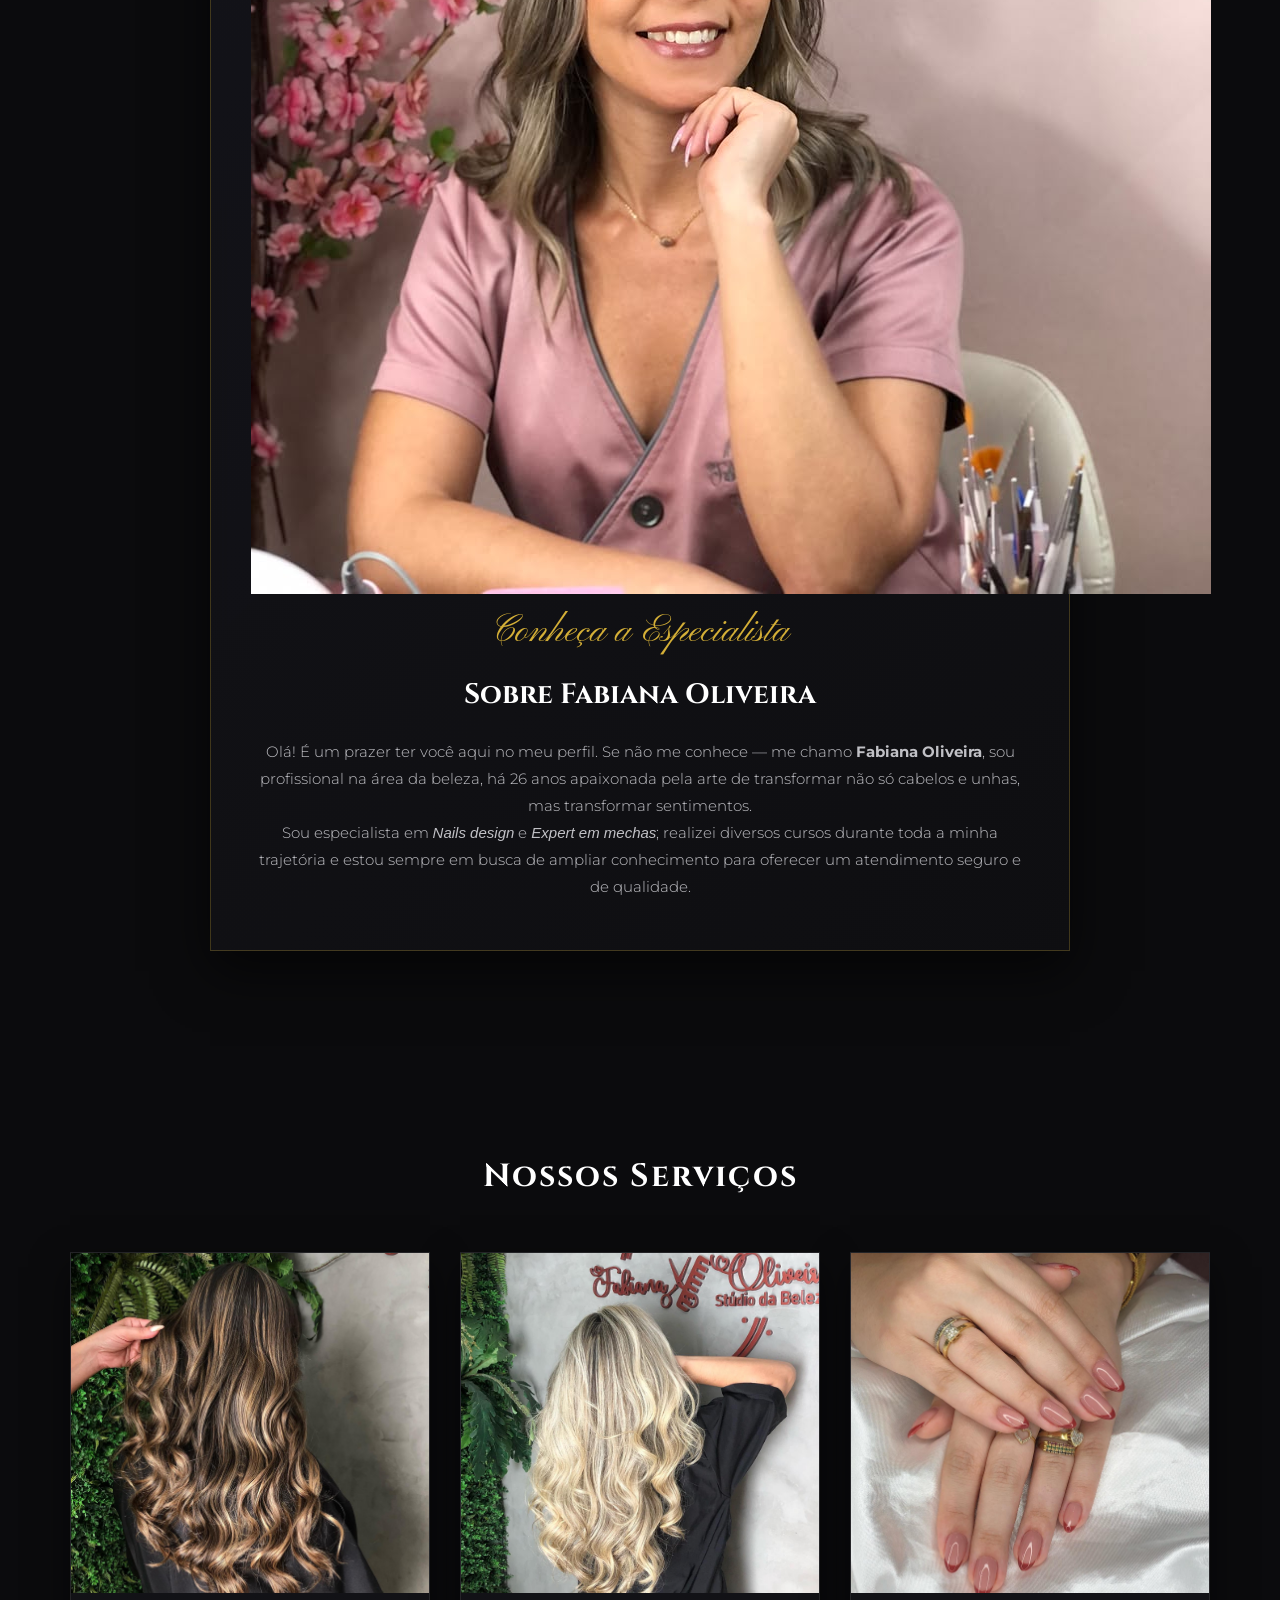
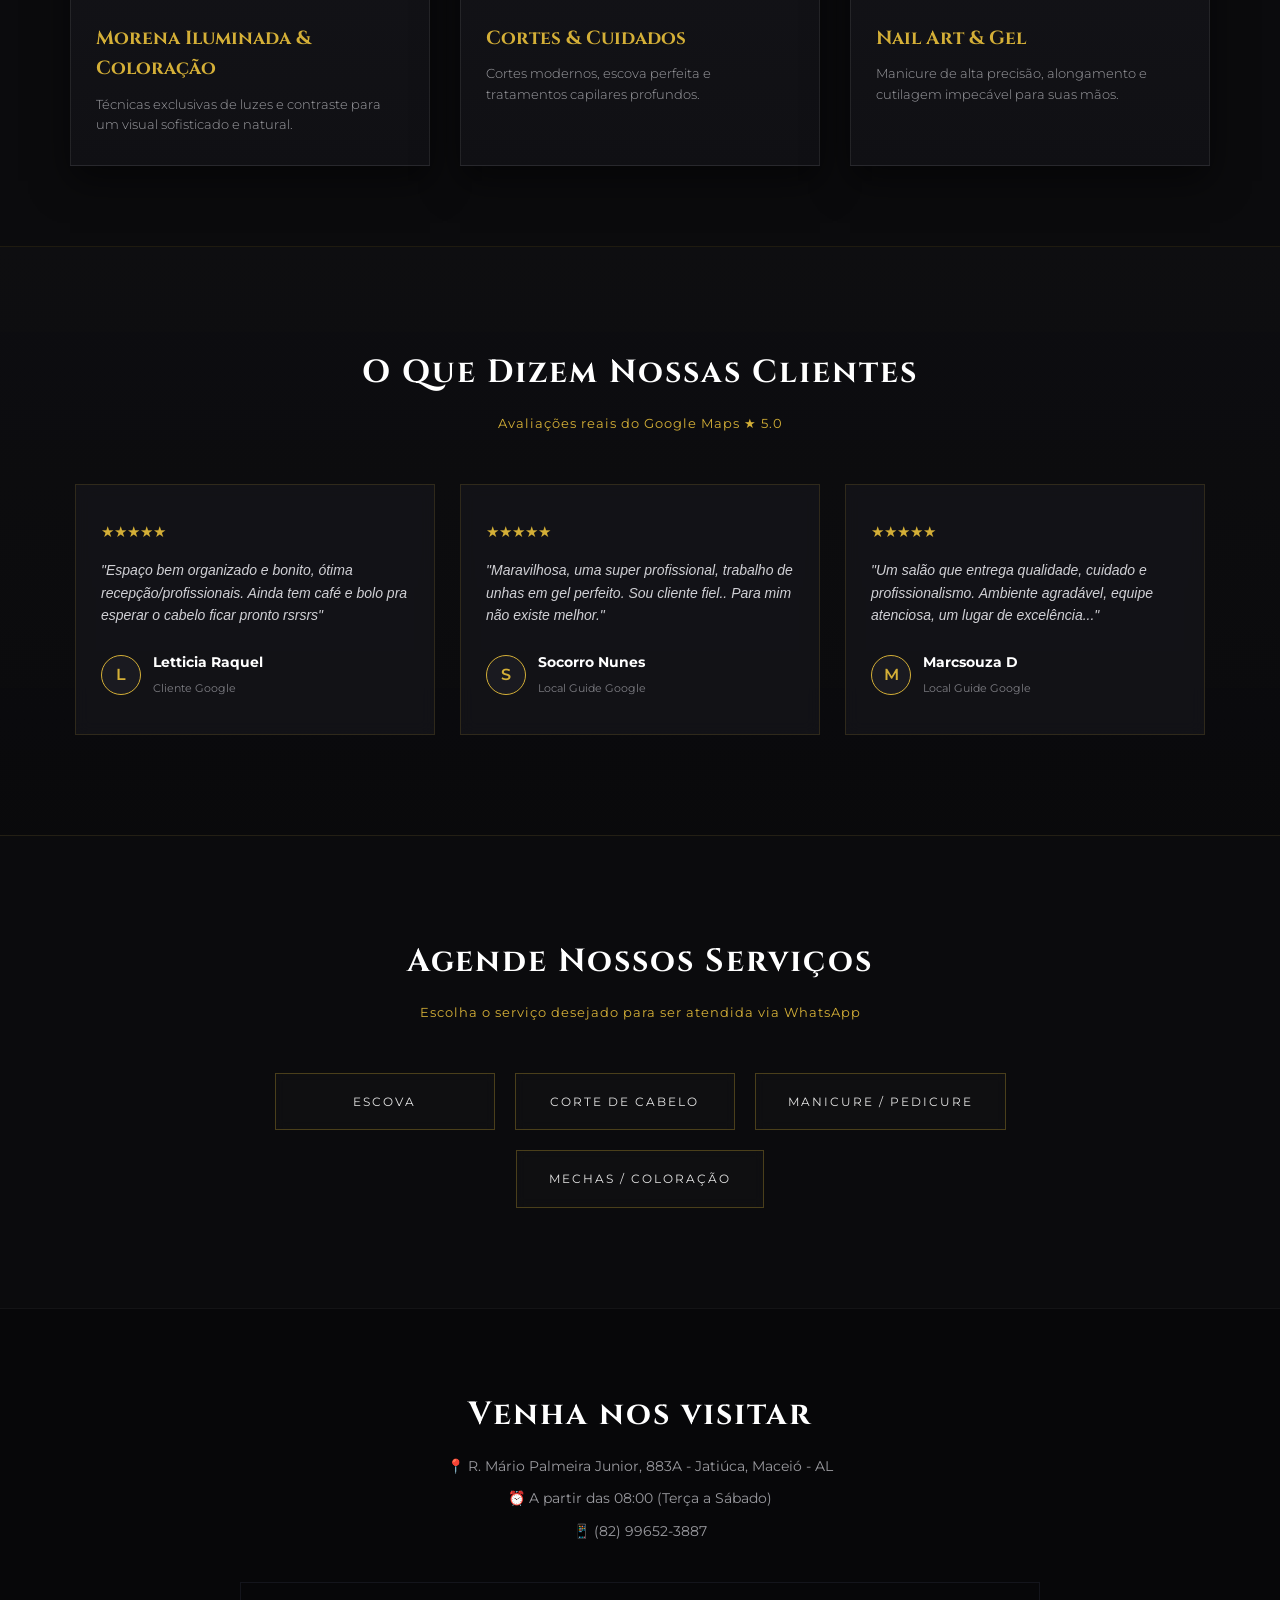
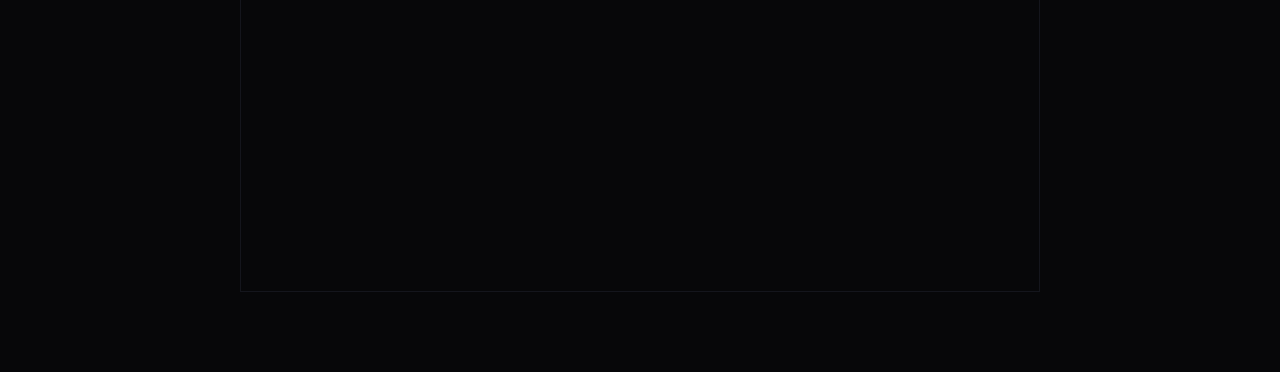
==== commit 04224d91: "Enhance 'Sobre Fabiana' section with image and text Updated the 'Sobre Fabiana' section to include a" ====
--- a/index.html
+++ b/index.html
@@ -27,13 +27,17 @@
     </div>
   </section>
 
-  <!-- Seção Quem Sou Eu -->
+  <!-- Seção Sobre Fabiana com Foto e Texto Personalizado -->
   <section class="sobre" data-aos="fade-up">
     <div class="sobre-container">
+      <div class="sobre-foto-wrapper">
+        <img src="WhatsApp Image 2026-09-06 at 21.15.46.jpeg" alt="Fabiana Oliveira" class="sobre-foto">
+      </div>
       <div class="sobre-texto">
-        <span class="acento-script">Especialista</span>
+        <span class="acento-script">Conheça a Especialista</span>
         <h2>Sobre Fabiana Oliveira</h2>
-        <p>Com anos de dedicação ao universo da beleza, o estúdio foi idealizado para proporcionar mais do que um serviço: uma experiência de auto-estima, sofisticação e cuidado personalizado para cada cliente.</p>
+        <p>Olá! É um prazer ter você aqui no meu perfil. Se não me conhece — me chamo <strong>Fabiana Oliveira</strong>, sou profissional na área da beleza, há 26 anos apaixonada pela arte de transformar não só cabelos e unhas, mas transformar sentimentos.</p>
+        <p>Sou especialista em <em>Nails design</em> e <em>Expert em mechas</em>; realizei diversos cursos durante toda a minha trajetória e estou sempre em busca de ampliar conhecimento para oferecer um atendimento seguro e de qualidade.</p>
       </div>
     </div>
   </section>
@@ -140,4 +144,4 @@
     AOS.init({ duration: 1200, once: true, easing: 'ease-out-cubic' });
   </script>
 </body>
-</html>
+</html>    
--- a/style.css
+++ b/style.css
@@ -5,25 +5,43 @@
 }
 
 body {
-  background-color: #121212;
+  background-color: #0b0b0d;
   color: #E5E5E5;
   font-family: 'Montserrat', sans-serif;
   overflow-x: hidden;
   line-height: 1.6;
+  position: relative;
+}
+
+/* Fundo com Iluminação de Profundidade */
+body::before {
+  content: "";
+  position: fixed;
+  top: 0;
+  left: 0;
+  width: 100vw;
+  height: 100vh;
+  background: 
+    radial-gradient(circle at 20% 20%, rgba(212, 175, 55, 0.05) 0%, transparent 40%),
+    radial-gradient(circle at 80% 60%, rgba(212, 175, 55, 0.03) 0%, transparent 50%),
+    radial-gradient(circle at 50% 90%, rgba(20, 20, 25, 0.8) 0%, transparent 60%);
+  pointer-events: none;
+  z-index: -1;
 }
 
 /* Header */
 header {
   text-align: center;
-  padding: 40px 20px 20px 20px;
-  background-color: #121212;
-  border-bottom: 1px solid rgba(212, 175, 55, 0.15);
+  padding: 40px 20px;
+  background: linear-gradient(180deg, #121216 0%, rgba(18, 18, 22, 0.8) 100%);
+  border-bottom: 1px solid rgba(212, 175, 55, 0.2);
+  box-shadow: 0 10px 30px rgba(0,0,0,0.5);
 }
 
 header h1 {
   font-family: 'Cinzel', serif;
   font-size: 28px;
-  letter-spacing: 3px;
+  letter-spacing: 4px;
   color: #D4AF37;
   text-transform: uppercase;
 }
@@ -32,14 +50,14 @@
   font-size: 11px;
   letter-spacing: 4px;
   text-transform: uppercase;
-  color: #A0A0A0;
+  color: #8E8E93;
   margin-top: 5px;
 }
 
-/* Hero Section */
+/* Hero */
 .hero {
   position: relative;
-  min-height: 80vh;
+  min-height: 75vh;
   background-size: cover;
   background-position: center;
   display: flex;
@@ -51,11 +69,8 @@
 
 .hero-overlay {
   position: absolute;
-  top: 0;
-  left: 0;
-  width: 100%;
-  height: 100%;
-  background: rgba(18, 18, 18, 0.75);
+  top: 0; left: 0; width: 100%; height: 100%;
+  background: linear-gradient(180deg, rgba(11, 11, 13, 0.6) 0%, rgba(11, 11, 13, 0.95) 100%);
 }
 
 .hero-conteudo {
@@ -66,7 +81,7 @@
 
 .acento-script {
   font-family: 'Pinyon Script', cursive;
-  font-size: 36px;
+  font-size: 38px;
   color: #D4AF37;
   display: block;
   margin-bottom: 10px;
@@ -74,16 +89,15 @@
 
 .hero h2 {
   font-family: 'Cinzel', serif;
-  font-size: 38px;
+  font-size: 36px;
   color: #FFFFFF;
   margin-bottom: 20px;
   font-weight: 400;
-  letter-spacing: 1px;
 }
 
 .hero p {
   font-size: 15px;
-  color: #CCCCCC;
+  color: #B0B0B5;
   margin-bottom: 35px;
   font-weight: 300;
 }
@@ -98,30 +112,62 @@
   letter-spacing: 2px;
   text-transform: uppercase;
   transition: all 0.4s ease;
-  background: transparent;
+  background: rgba(212, 175, 55, 0.03);
+  backdrop-filter: blur(5px);
 }
 
 .botao-whatsapp:hover {
   background: #D4AF37;
-  color: #121212;
-  box-shadow: 0 0 20px rgba(212, 175, 55, 0.3);
+  color: #0B0B0D;
+  box-shadow: 0 0 25px rgba(212, 175, 55, 0.4);
+}
+
+/* Quem Sou Eu */
+.sobre {
+  padding: 80px 20px;
+  max-width: 900px;
+  margin: -40px auto 40px auto;
+  position: relative;
+  z-index: 3;
+}
+
+.sobre-container {
+  background: linear-gradient(135deg, rgba(22, 22, 28, 0.9) 0%, rgba(15, 15, 18, 0.95) 100%);
+  border: 1px solid rgba(212, 175, 55, 0.25);
+  padding: 50px 40px;
+  text-align: center;
+  box-shadow: 0 20px 50px rgba(0, 0, 0, 0.6);
+  backdrop-filter: blur(10px);
+}
+
+.sobre-texto h2 {
+  font-family: 'Cinzel', serif;
+  font-size: 28px;
+  color: #FFFFFF;
+  margin-bottom: 20px;
+}
+
+.sobre-texto p {
+  color: #C0C0C5;
+  font-size: 15px;
+  font-weight: 300;
+  line-height: 1.8;
 }
 
 /* Serviços */
 .servicos {
-  padding: 100px 20px;
-  max-width: 1100px;
+  padding: 80px 20px;
+  max-width: 1200px;
   margin: 0 auto;
   text-align: center;
 }
 
 .servicos h2, .avaliacoes h2, .agendamento h2, .contato-info h2 {
   font-family: 'Cinzel', serif;
-  font-size: 30px;
+  font-size: 32px;
   color: #FFFFFF;
   letter-spacing: 2px;
   margin-bottom: 15px;
-  font-weight: 400;
 }
 
 .cards-container {
@@ -133,55 +179,57 @@
 }
 
 .card {
-  background: #1A1A1A;
-  border: 1px solid rgba(255, 255, 255, 0.05);
+  background: linear-gradient(180deg, #16161B 0%, #101014 100%);
+  border: 1px solid rgba(255, 255, 255, 0.08);
   width: 100%;
-  max-width: 480px;
+  max-width: 360px;
   overflow: hidden;
-  transition: transform 0.5s ease, border-color 0.5s ease;
+  box-shadow: 0 15px 35px rgba(0,0,0,0.5);
+  transition: all 0.5s cubic-bezier(0.25, 1, 0.5, 1);
 }
 
 .card:hover {
-  transform: translateY(-8px);
-  border-color: rgba(212, 175, 55, 0.4);
+  transform: translateY(-10px) scale(1.02);
+  border-color: rgba(212, 175, 55, 0.5);
+  box-shadow: 0 25px 50px rgba(212, 175, 55, 0.15);
 }
 
 .card-img {
-  height: 320px;
+  height: 340px;
   background-size: cover;
   background-position: center;
   transition: transform 0.7s ease;
 }
 
 .card:hover .card-img {
-  transform: scale(1.06);
+  transform: scale(1.08);
 }
 
 .card-texto {
-  padding: 30px;
+  padding: 30px 25px;
   text-align: left;
 }
 
 .card-texto h3 {
   font-family: 'Cinzel', serif;
   color: #D4AF37;
-  font-size: 20px;
+  font-size: 19px;
   margin-bottom: 10px;
 }
 
 .card-texto p {
-  color: #AAAAAA;
-  font-size: 14px;
+  color: #A0A0A5;
+  font-size: 13px;
   font-weight: 300;
 }
 
-/* Avaliações (Google Social Proof) */
+/* Avaliações */
 .avaliacoes {
-  background: #161616;
+  background: linear-gradient(180deg, rgba(15, 15, 18, 0.8) 0%, rgba(10, 10, 12, 0.95) 100%);
   padding: 100px 20px;
   text-align: center;
-  border-top: 1px solid rgba(255, 255, 255, 0.03);
-  border-bottom: 1px solid rgba(255, 255, 255, 0.03);
+  border-top: 1px solid rgba(212, 175, 55, 0.1);
+  border-bottom: 1px solid rgba(212, 175, 55, 0.1);
 }
 
 .subtitulo-avaliacoes, .subtitulo-agendamento {
@@ -189,7 +237,6 @@
   color: #D4AF37;
   letter-spacing: 1px;
   margin-bottom: 50px;
-  font-weight: 300;
 }
 
 .avaliacoes-grid {
@@ -202,7 +249,7 @@
 }
 
 .avaliacao-card {
-  background: #1D1D1D;
+  background: rgba(22, 22, 28, 0.7);
   border: 1px solid rgba(212, 175, 55, 0.15);
   padding: 35px 25px;
   width: 100%;
@@ -211,63 +258,33 @@
   display: flex;
   flex-direction: column;
   justify-content: space-between;
+  backdrop-filter: blur(8px);
   transition: all 0.4s ease;
 }
 
 .avaliacao-card:hover {
-  transform: translateY(-5px);
-  border-color: rgba(212, 175, 55, 0.5);
-  box-shadow: 0 10px 30px rgba(0, 0, 0, 0.5);
-}
-
-.estrelas {
-  color: #D4AF37;
-  font-size: 16px;
-  margin-bottom: 15px;
-  letter-spacing: 2px;
-}
-
-.texto-depoimento {
-  font-size: 14px;
-  color: #DDDDDD;
-  font-style: italic;
-  font-weight: 300;
-  margin-bottom: 25px;
-}
-
-.autor {
-  display: flex;
-  align-items: center;
-  gap: 12px;
-}
-
+  transform: translateY(-8px);
+  border-color: rgba(212, 175, 55, 0.4);
+  box-shadow: 0 15px 35px rgba(0, 0, 0, 0.6);
+}
+
+.estrelas { color: #D4AF37; font-size: 15px; margin-bottom: 15px; }
+.texto-depoimento { font-size: 14px; color: #D0D0D5; font-style: italic; font-weight: 300; margin-bottom: 25px; }
+
+.autor { display: flex; align-items: center; gap: 12px; }
 .avatar-inicial {
-  width: 40px;
-  height: 40px;
-  background: #282828;
+  width: 40px; height: 40px;
+  background: #1A1A20;
   border: 1px solid #D4AF37;
   color: #D4AF37;
   border-radius: 50%;
-  display: flex;
-  align-items: center;
-  justify-content: center;
+  display: flex; align-items: center; justify-content: center;
   font-weight: 600;
-  font-size: 14px;
-}
-
-.autor strong {
-  display: block;
-  color: #FFFFFF;
-  font-size: 14px;
-  font-weight: 400;
-}
-
-.autor span {
-  font-size: 11px;
-  color: #888888;
-}
-
-/* Agendamento & Botões Luxo */
+}
+.autor strong { display: block; color: #FFFFFF; font-size: 14px; }
+.autor span { font-size: 11px; color: #7E7E83; }
+
+/* Agendamento */
 .agendamento {
   padding: 100px 20px;
   text-align: center;
@@ -284,42 +301,36 @@
 }
 
 .btn-luxo {
-  background: transparent;
+  background: rgba(255, 255, 255, 0.02);
   color: #E5E5E5;
-  border: 1px solid rgba(212, 175, 55, 0.4);
+  border: 1px solid rgba(212, 175, 55, 0.3);
   padding: 18px 32px;
   text-decoration: none;
-  font-size: 13px;
-  letter-spacing: 1.5px;
+  font-size: 12px;
+  letter-spacing: 2px;
   text-transform: uppercase;
   transition: all 0.4s ease;
   min-width: 220px;
-  display: inline-block;
+  backdrop-filter: blur(5px);
 }
 
 .btn-luxo:hover {
-  background: rgba(212, 175, 55, 0.1);
+  background: rgba(212, 175, 55, 0.12);
   border-color: #D4AF37;
   color: #FFFFFF;
-  transform: translateY(-3px);
-  box-shadow: 0 5px 15px rgba(212, 175, 55, 0.15);
-}
-
-/* Footer / Contato */
+  transform: translateY(-4px);
+  box-shadow: 0 10px 25px rgba(212, 175, 55, 0.2);
+}
+
+/* Footer */
 .contato {
-  background: #0A0A0A;
+  background: #070709;
   padding: 80px 20px;
   text-align: center;
   border-top: 1px solid rgba(255, 255, 255, 0.05);
 }
 
-.contato-info p {
-  color: #AAAAAA;
-  font-size: 14px;
-  margin-bottom: 10px;
-  font-weight: 300;
-}
-
+.contato-info p { color: #9A9A9F; font-size: 14px; margin-bottom: 10px; }
 .mapa {
   max-width: 800px;
   margin: 40px auto 0 auto;
@@ -327,14 +338,9 @@
   filter: grayscale(80%) invert(90%) contrast(1.2);
   transition: filter 0.5s ease;
 }
-
-.mapa:hover {
-  filter: grayscale(0%) invert(0%) contrast(1);
-}
-
-/* Responsividade Mobile */
+.mapa:hover { filter: grayscale(0%) invert(0%) contrast(1); }
+
 @media (max-width: 768px) {
-  .hero h2 { font-size: 28px; }
-  .acento-script { font-size: 28px; }
+  .hero h2 { font-size: 26px; }
   .btn-luxo { width: 100%; }
 }
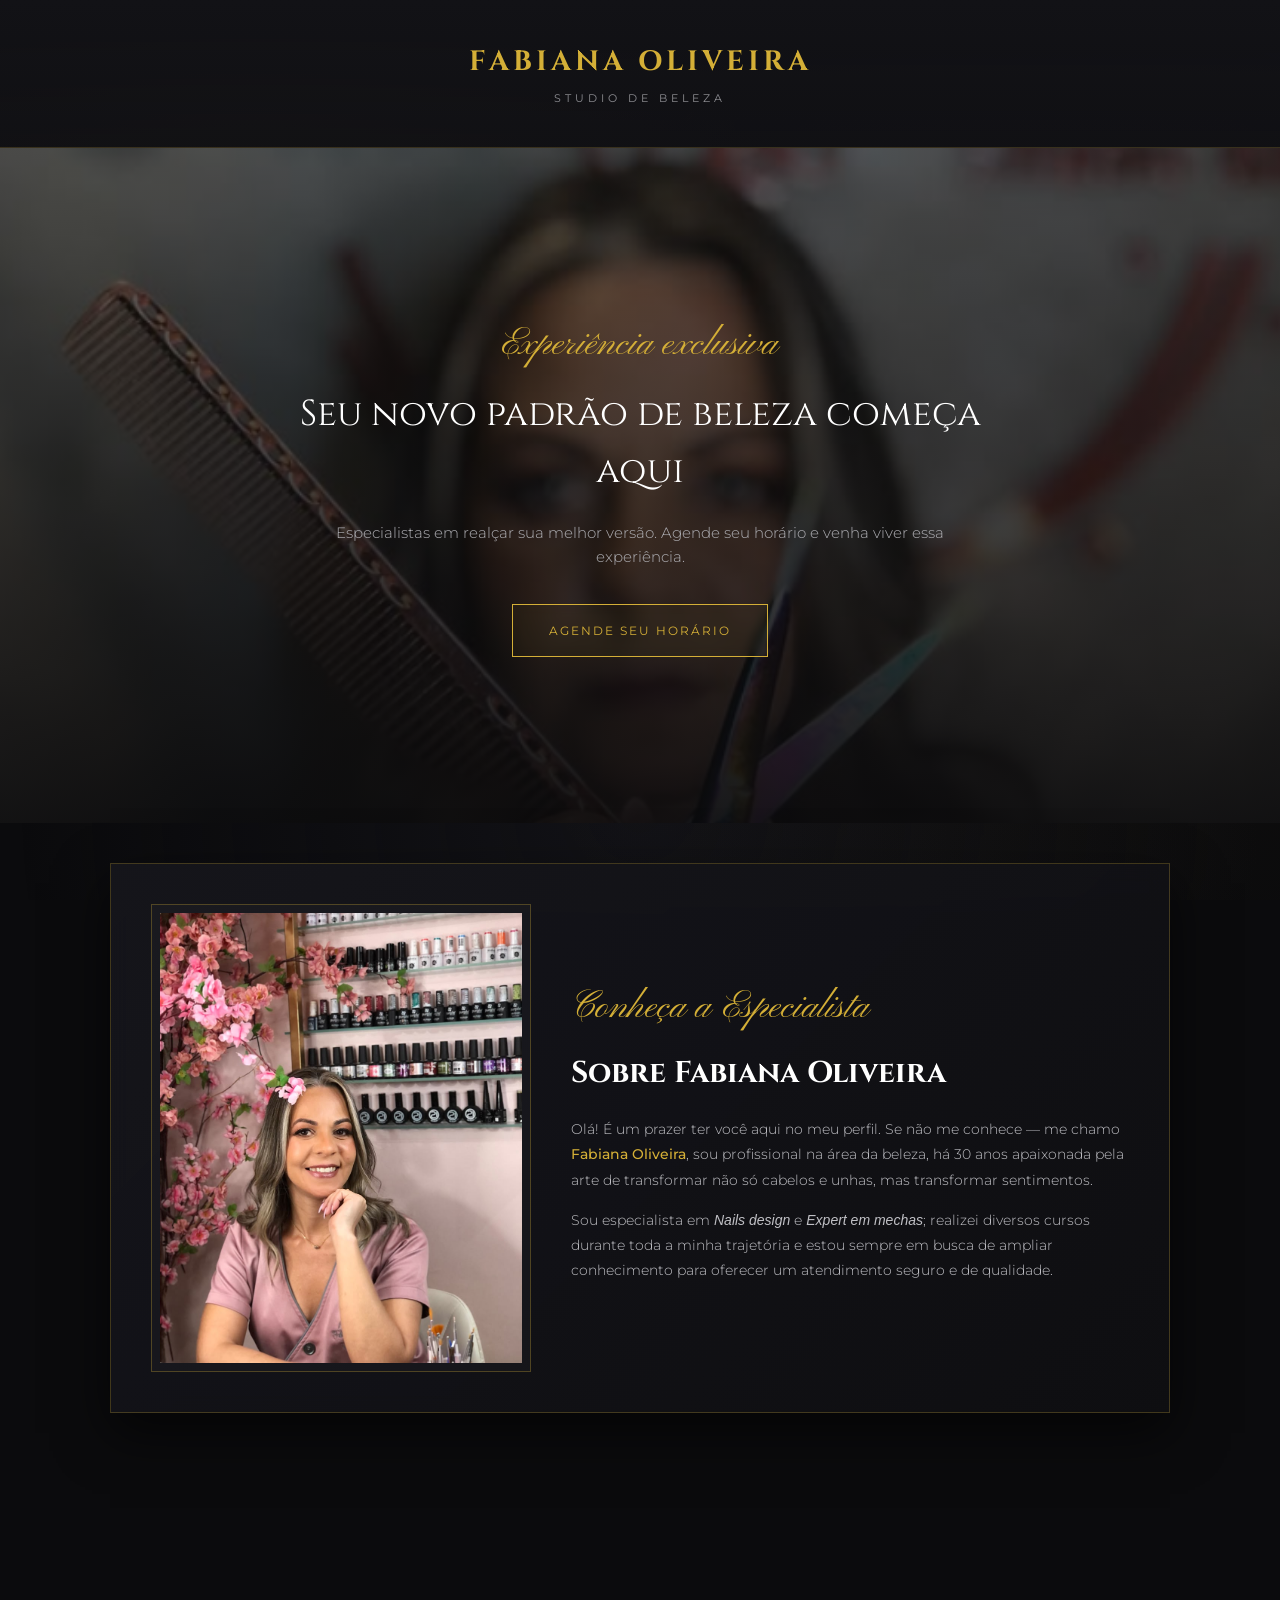
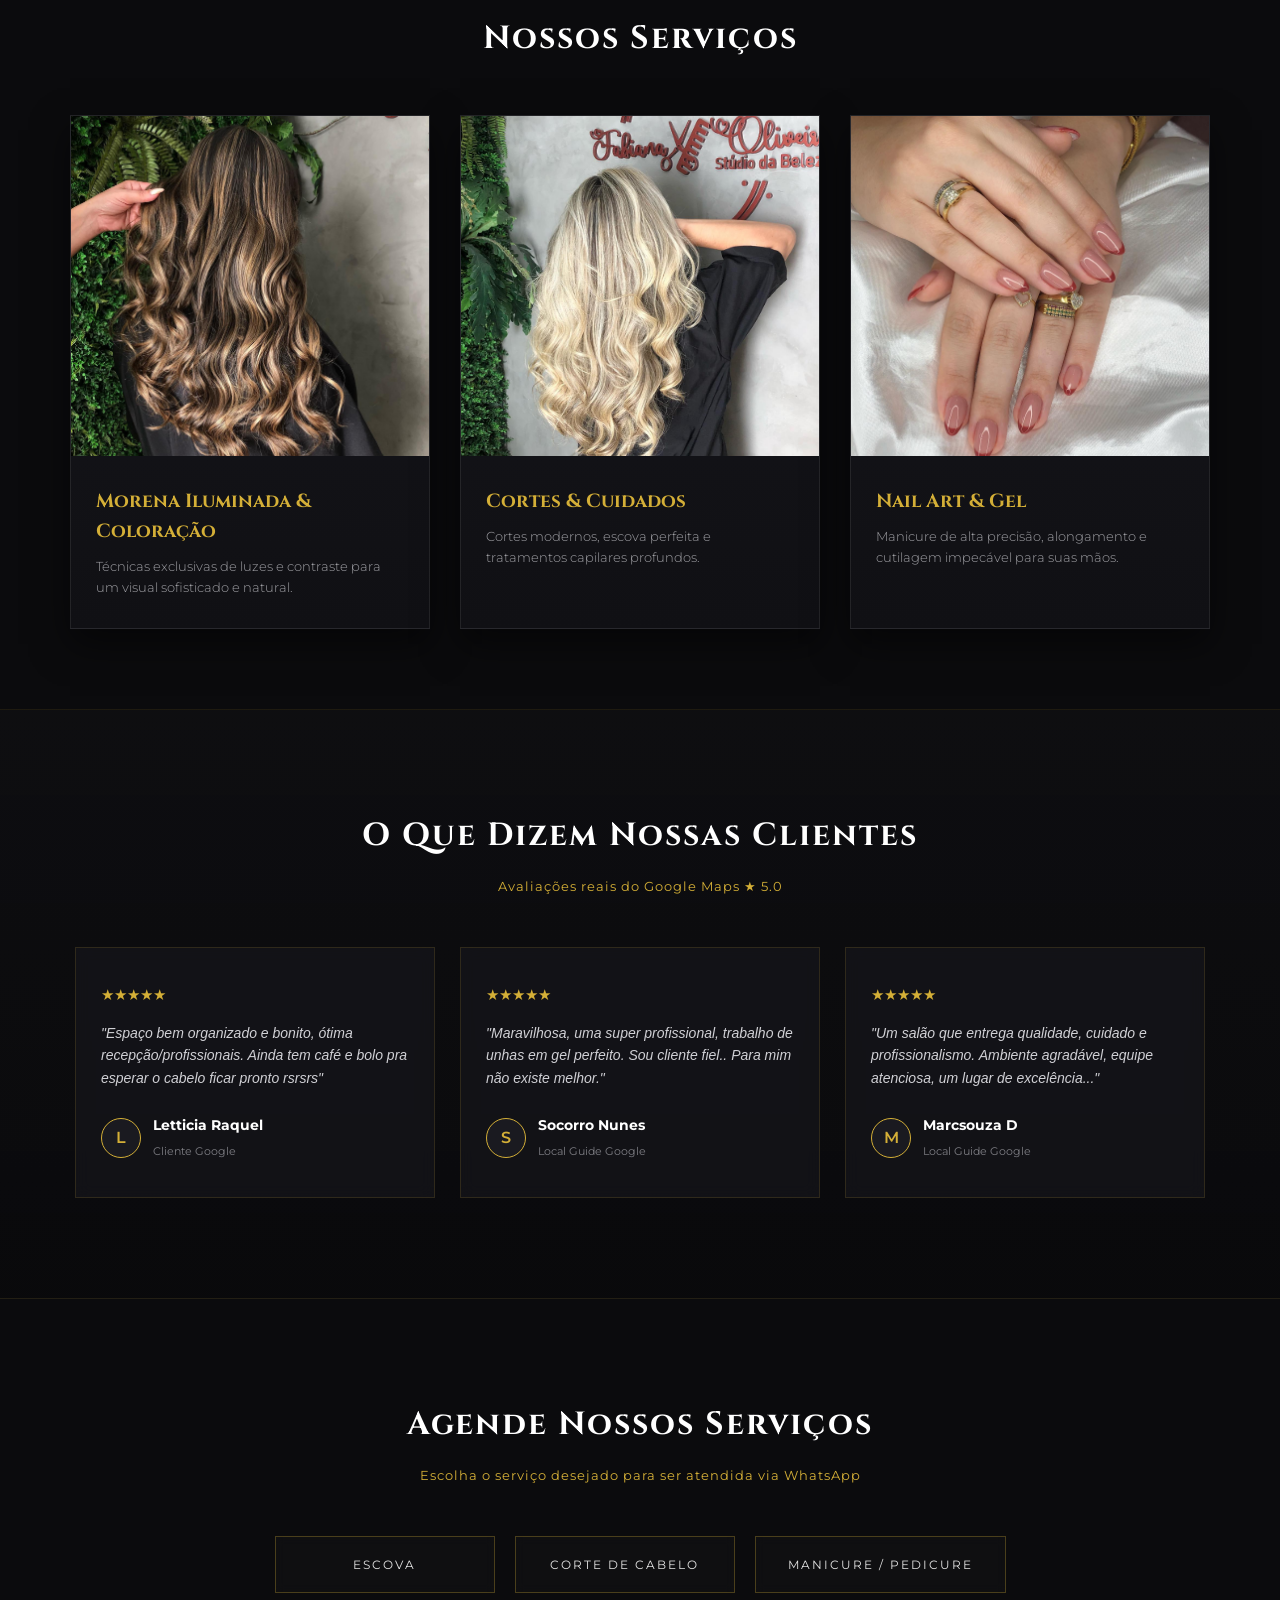
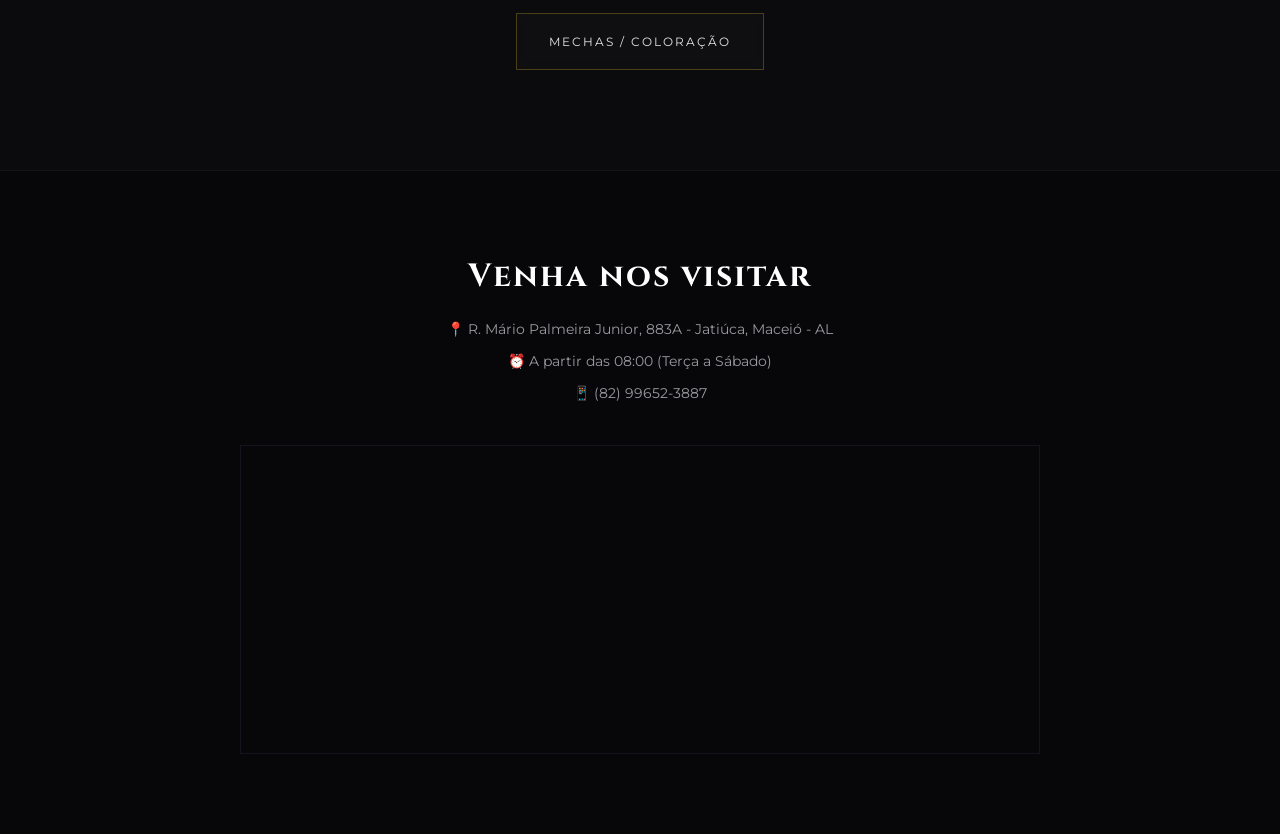
==== commit 6d9ae551: "Update index.html" ====
--- a/index.html
+++ b/index.html
@@ -36,7 +36,7 @@
       <div class="sobre-texto">
         <span class="acento-script">Conheça a Especialista</span>
         <h2>Sobre Fabiana Oliveira</h2>
-        <p>Olá! É um prazer ter você aqui no meu perfil. Se não me conhece — me chamo <strong>Fabiana Oliveira</strong>, sou profissional na área da beleza, há 26 anos apaixonada pela arte de transformar não só cabelos e unhas, mas transformar sentimentos.</p>
+        <p>Olá! É um prazer ter você aqui no meu perfil. Se não me conhece — me chamo <strong>Fabiana Oliveira</strong>, sou profissional na área da beleza, há 30 anos apaixonada pela arte de transformar não só cabelos e unhas, mas transformar sentimentos.</p>
         <p>Sou especialista em <em>Nails design</em> e <em>Expert em mechas</em>; realizei diversos cursos durante toda a minha trajetória e estou sempre em busca de ampliar conhecimento para oferecer um atendimento seguro e de qualidade.</p>
       </div>
     </div>
@@ -144,4 +144,4 @@
     AOS.init({ duration: 1200, once: true, easing: 'ease-out-cubic' });
   </script>
 </body>
-</html>    
+</html>
--- a/style.css
+++ b/style.css
@@ -125,7 +125,7 @@
 /* Quem Sou Eu */
 .sobre {
   padding: 80px 20px;
-  max-width: 900px;
+  max-width: 1100px;
   margin: -40px auto 40px auto;
   position: relative;
   z-index: 3;
@@ -134,26 +134,57 @@
 .sobre-container {
   background: linear-gradient(135deg, rgba(22, 22, 28, 0.9) 0%, rgba(15, 15, 18, 0.95) 100%);
   border: 1px solid rgba(212, 175, 55, 0.25);
-  padding: 50px 40px;
-  text-align: center;
+  padding: 40px;
+  display: flex;
+  align-items: center;
+  gap: 40px;
   box-shadow: 0 20px 50px rgba(0, 0, 0, 0.6);
   backdrop-filter: blur(10px);
 }
 
+.sobre-foto-wrapper {
+  flex: 1;
+  max-width: 380px;
+  width: 100%;
+  border: 1px solid rgba(212, 175, 55, 0.3);
+  padding: 8px;
+  background: rgba(255, 255, 255, 0.02);
+  overflow: hidden;
+}
+
+.sobre-foto {
+  width: 100%;
+  max-width: 100%;
+  height: auto;
+  max-height: 450px;
+  object-fit: cover;
+  display: block;
+}
+
+.sobre-texto {
+  flex: 1.2;
+  text-align: left;
+}
+
 .sobre-texto h2 {
   font-family: 'Cinzel', serif;
-  font-size: 28px;
+  font-size: 30px;
   color: #FFFFFF;
   margin-bottom: 20px;
 }
 
 .sobre-texto p {
   color: #C0C0C5;
-  font-size: 15px;
+  font-size: 14px;
   font-weight: 300;
   line-height: 1.8;
-}
-
+  margin-bottom: 15px;
+}
+
+.sobre-texto strong {
+  color: #D4AF37;
+  font-weight: 500;
+}
 /* Serviços */
 .servicos {
   padding: 80px 20px;
@@ -340,7 +371,42 @@
 }
 .mapa:hover { filter: grayscale(0%) invert(0%) contrast(1); }
 
+/* Responsividade para Celular */
 @media (max-width: 768px) {
-  .hero h2 { font-size: 26px; }
-  .btn-luxo { width: 100%; }
-}
+  .sobre-container {
+    flex-direction: column;
+    align-items: center;
+    padding: 30px 20px;
+    gap: 25px;
+  }
+
+  .sobre-foto-wrapper {
+    max-width: 280px;
+    width: 100%;
+    margin: 0 auto;
+  }
+
+  .sobre-foto {
+    width: 100%;
+    height: auto;
+    max-height: none;
+  }
+
+  .sobre-texto {
+    text-align: center;
+    width: 100%;
+  }
+
+  .sobre-texto h2 {
+    font-size: 24px;
+  }
+
+  .hero h2 { 
+    font-size: 26px; 
+  }
+
+  .btn-luxo { 
+    width: 100%; 
+  }
+}
+}
